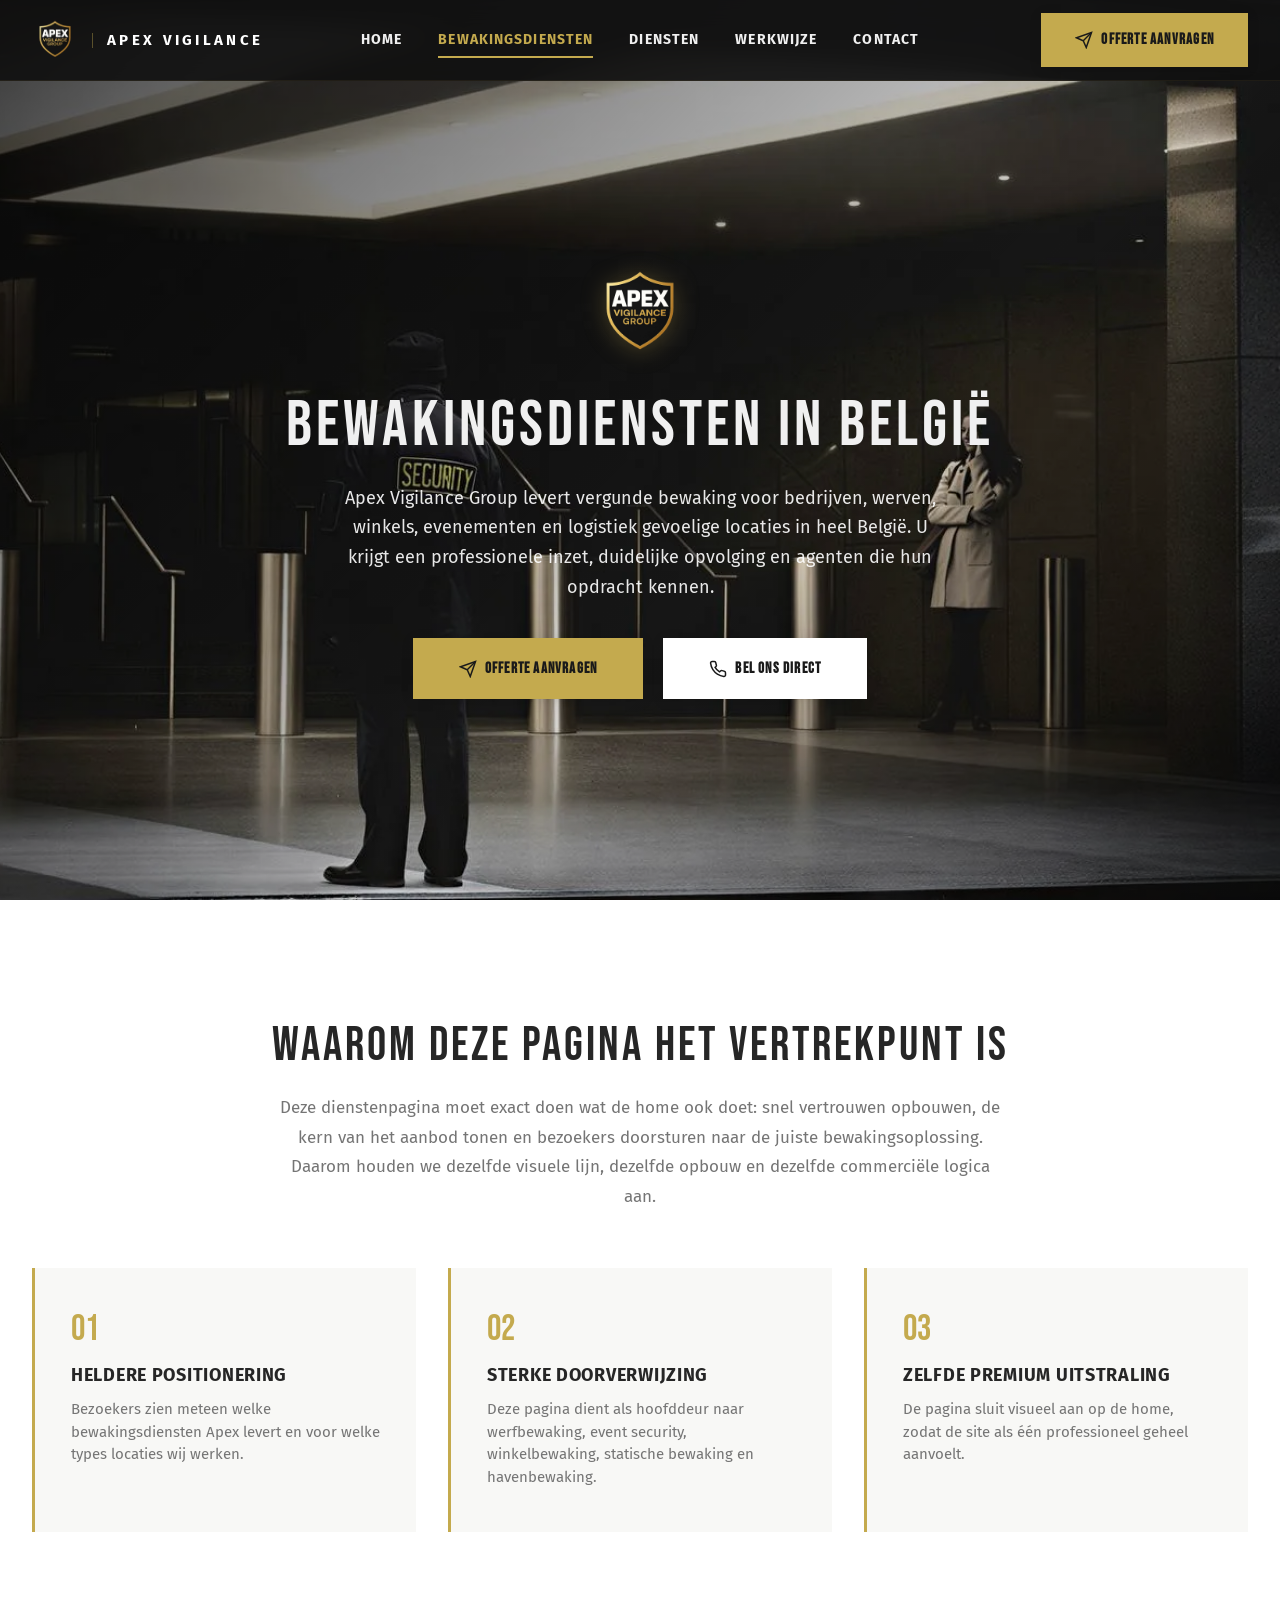
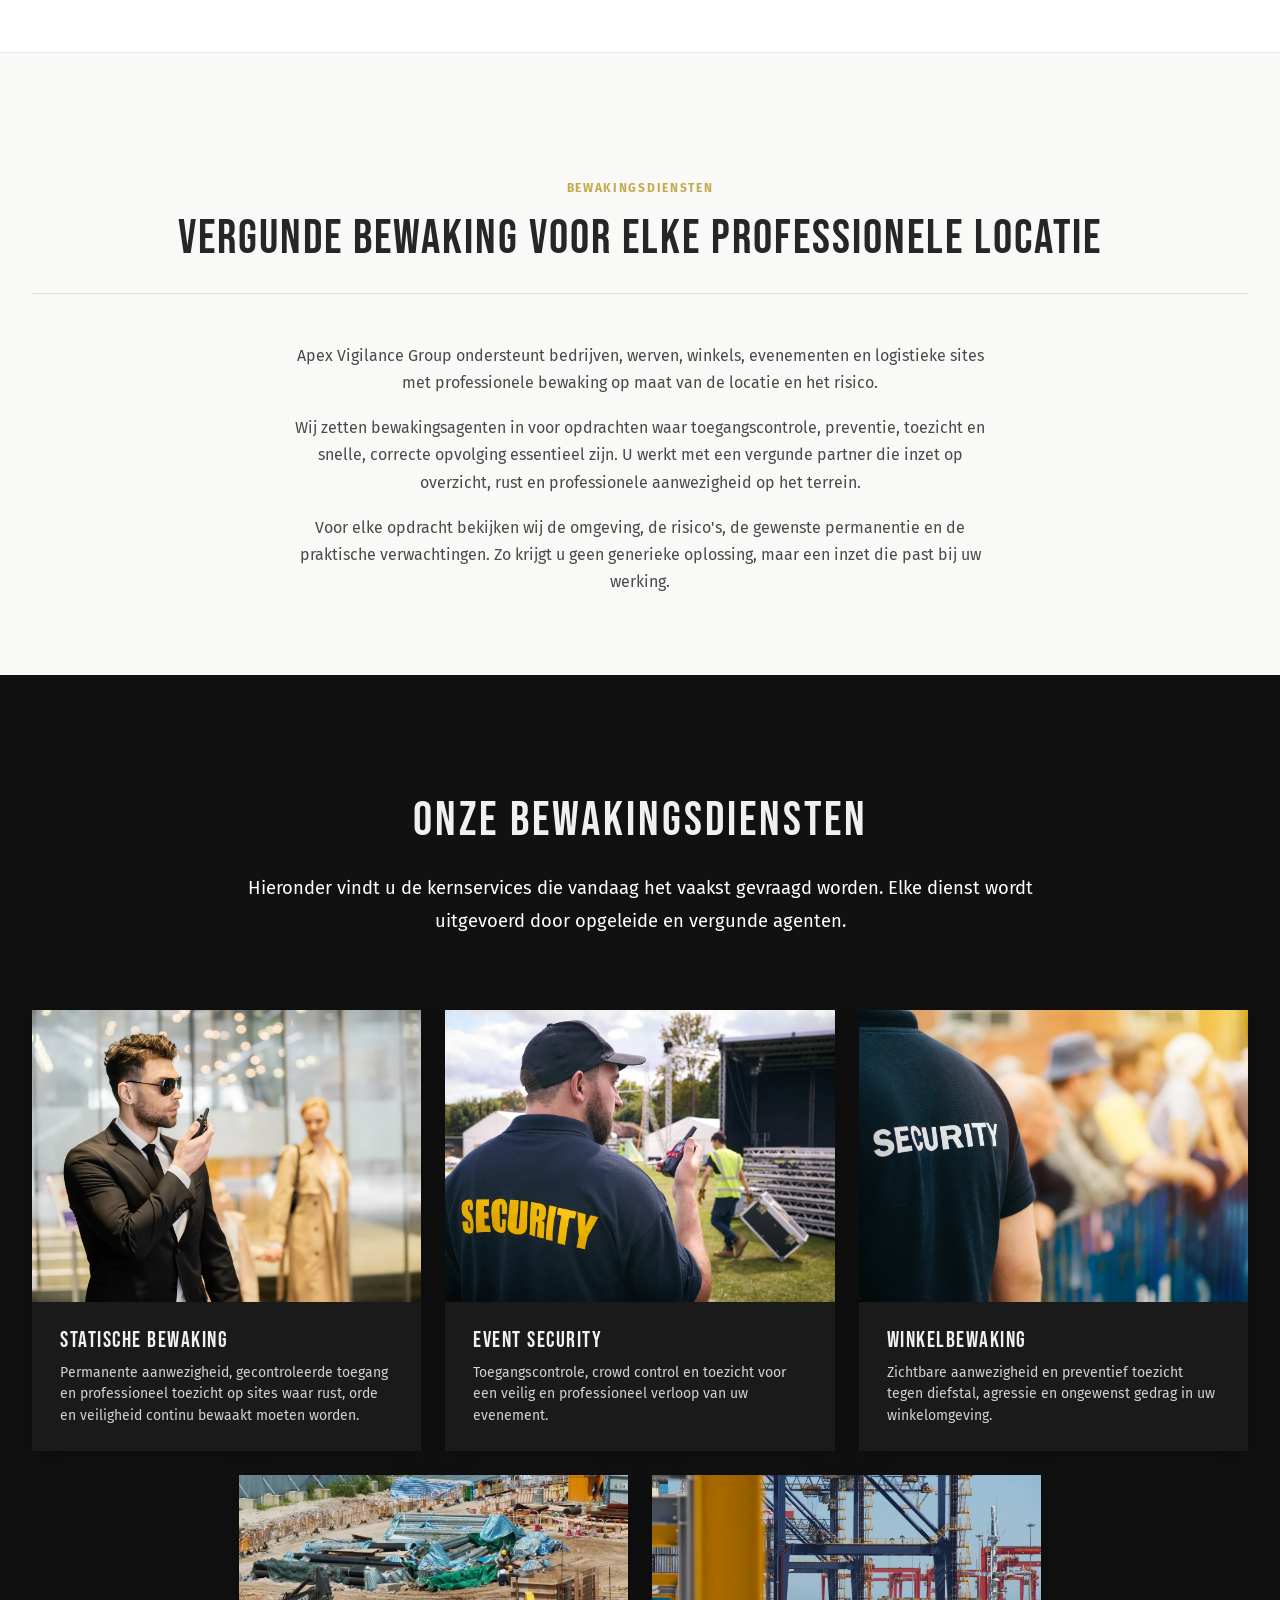
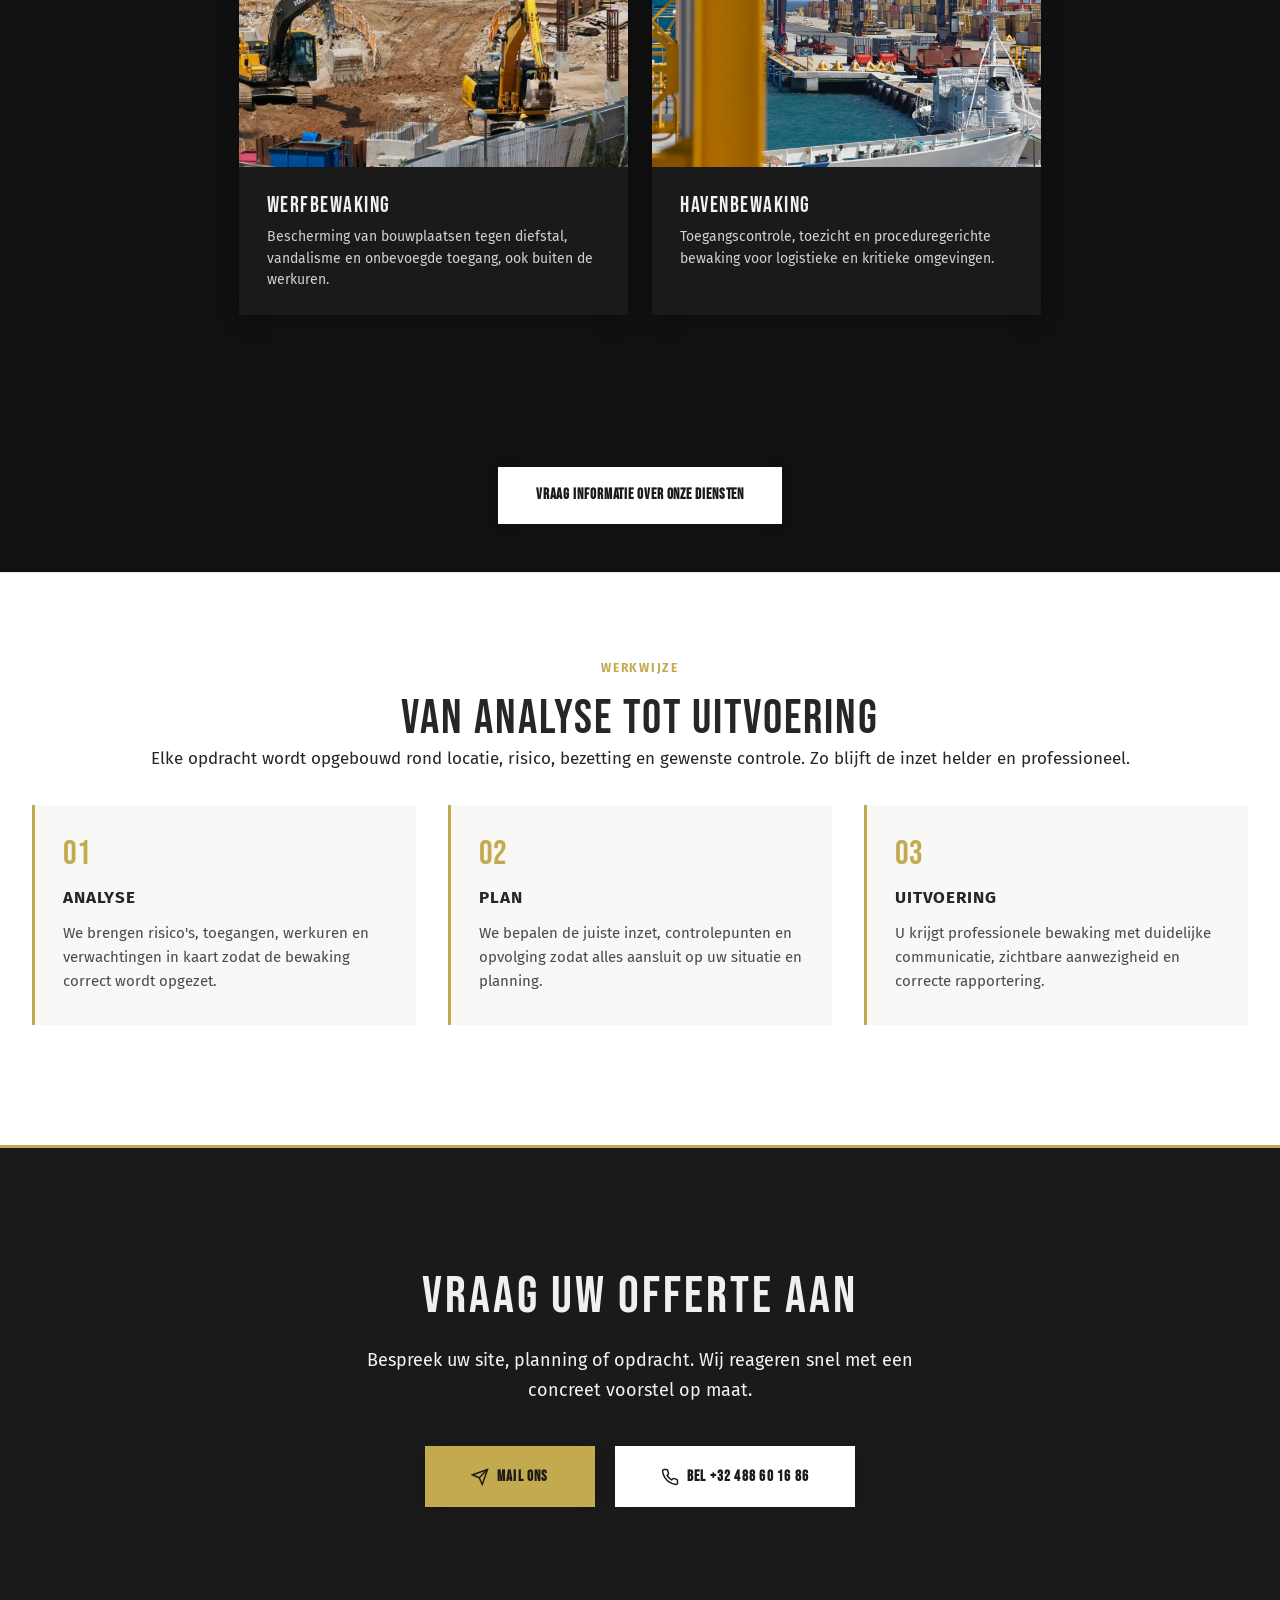
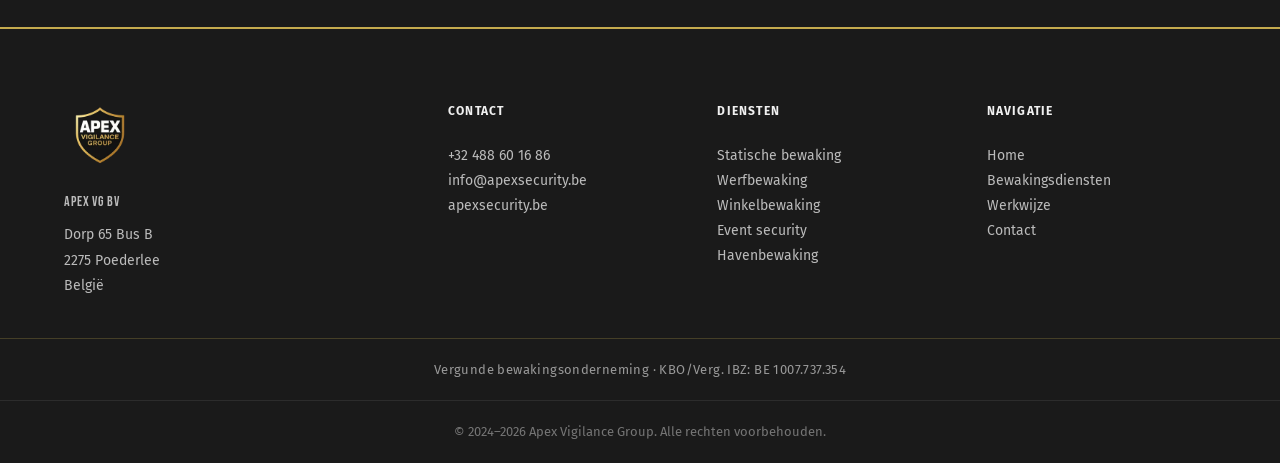
==== diensten/index.html @ 139342da "Rebuild diensten page with home structure" ====
<!DOCTYPE html>
<html lang="nl">
<head>
  <meta charset="utf-8">
  <meta name="viewport" content="width=device-width, initial-scale=1">
  <title>Bewakingsdiensten in België | Statisch, Werf, Event, Winkel | Apex Vigilance</title>
  <meta name="description" content="Apex Vigilance Group levert vergunde bewakingsdiensten in België voor bedrijven, werven, winkels, evenementen en logistieke sites. Vraag uw offerte aan.">
  <meta name="robots" content="index, follow">
  <meta property="og:type" content="website">
  <meta property="og:title" content="Bewakingsdiensten in België | Statisch, Werf, Event, Winkel | Apex Vigilance">
  <meta property="og:description" content="Vergunde bewakingsdiensten in België voor bedrijven, werven, winkels, evenementen en logistieke sites.">
  <meta property="og:url" content="https://thenaturelover343-jpg.github.io/Apex/diensten/">
  <meta property="og:image" content="https://thenaturelover343-jpg.github.io/Apex/assets/img/logo.webp">
  <meta name="twitter:card" content="summary_large_image">
  <meta name="twitter:title" content="Bewakingsdiensten in België | Statisch, Werf, Event, Winkel | Apex Vigilance">
  <meta name="twitter:description" content="Vergunde bewakingsdiensten in België voor bedrijven, werven, winkels, evenementen en logistieke sites.">
  <meta name="twitter:image" content="https://thenaturelover343-jpg.github.io/Apex/assets/img/logo.webp">
  <meta name="author" content="Apex Vigilance Group">
  <link rel="canonical" href="https://thenaturelover343-jpg.github.io/Apex/diensten/">
  <link rel="icon" type="image/webp" href="../assets/img/logo-small.webp">
  <link href="https://fonts.googleapis.com/css2?family=Bebas+Neue&family=Fira+Sans:wght@300;400;500;600;700&display=swap" rel="stylesheet">
  <link rel="stylesheet" href="../assets/css/style.css?v=20260408u">
  <noscript><style>.fade-in{opacity:1!important;transform:none!important}</style></noscript>
</head>
<body>
  <a href="#main-content" class="skip-link">Ga naar inhoud</a>

  <header class="site-header">
    <div class="header-inner">
      <a href="../index.html" class="logo-link">
        <img src="../assets/img/logo-small.webp" alt="" class="header-logo" width="200" height="200">
        <span class="nav-brand">APEX VIGILANCE</span>
      </a>
      <button class="mobile-menu-btn" aria-label="Menu openen" aria-expanded="false" id="menuBtn">
        <span></span><span></span><span></span>
      </button>
      <nav class="main-nav" id="mainNav">
        <ul>
          <li><a href="../index.html">Home</a></li>
          <li><a href="./" class="active">Bewakingsdiensten</a></li>
          <li><a href="#diensten-overzicht">Diensten</a></li>
          <li><a href="#werkwijze">Werkwijze</a></li>
          <li><a href="#contact">Contact</a></li>
        </ul>
      </nav>
      <a href="#contact" class="nav-cta"><svg aria-hidden="true" viewBox="0 0 24 24" style="width:18px;height:18px;fill:none;stroke:currentColor;stroke-width:2"><line x1="22" y1="2" x2="11" y2="13"/><polygon points="22 2 15 22 11 13 2 9 22 2"/></svg>Offerte aanvragen</a>
    </div>
  </header>

  <main id="main-content">
    <section class="hero">
      <div class="hero-overlay"></div>
      <div class="hero-inner">
        <div class="hero-content">
          <img src="../assets/img/logo.webp" alt="Apex Vigilance Group" class="hero-logo" width="1024" height="1024">
          <h1>BEWAKINGSDIENSTEN IN BELGIË</h1>
          <p class="hero-sub">Apex Vigilance Group levert vergunde bewaking voor bedrijven, werven, winkels, evenementen en logistiek gevoelige locaties in heel België. U krijgt een professionele inzet, duidelijke opvolging en agenten die hun opdracht kennen.</p>
          <div class="hero-actions">
            <a href="#contact" class="btn btn-primary"><svg aria-hidden="true" viewBox="0 0 24 24" style="width:18px;height:18px;fill:none;stroke:currentColor;stroke-width:2"><line x1="22" y1="2" x2="11" y2="13"/><polygon points="22 2 15 22 11 13 2 9 22 2"/></svg>Offerte aanvragen</a>
            <a href="tel:+32488601686" class="btn btn-white"><svg aria-hidden="true" viewBox="0 0 24 24" style="width:18px;height:18px;fill:none;stroke:currentColor;stroke-width:2"><path d="M22 16.92v3a2 2 0 0 1-2.18 2 19.79 19.79 0 0 1-8.63-3.07 19.5 19.5 0 0 1-6-6 19.79 19.79 0 0 1-3.07-8.67A2 2 0 0 1 4.11 2h3a2 2 0 0 1 2 1.72c.127.96.361 1.903.7 2.81a2 2 0 0 1-.45 2.11L8.09 9.91a16 16 0 0 0 6 6l1.27-1.27a2 2 0 0 1 2.11-.45c.907.339 1.85.573 2.81.7A2 2 0 0 1 22 16.92z"/></svg>Bel ons direct</a>
          </div>
        </div>
      </div>
    </section>

    <section class="waarom">
      <div class="container">
        <h2>WAAROM DEZE PAGINA HET VERTREKPUNT IS</h2>
        <p class="waarom-intro">Deze dienstenpagina moet exact doen wat de home ook doet: snel vertrouwen opbouwen, de kern van het aanbod tonen en bezoekers doorsturen naar de juiste bewakingsoplossing. Daarom houden we dezelfde visuele lijn, dezelfde opbouw en dezelfde commerciële logica aan.</p>
        <div class="why-grid">
          <div class="why-card">
            <span class="why-num">01</span>
            <h3>Heldere positionering</h3>
            <p>Bezoekers zien meteen welke bewakingsdiensten Apex levert en voor welke types locaties wij werken.</p>
          </div>
          <div class="why-card">
            <span class="why-num">02</span>
            <h3>Sterke doorverwijzing</h3>
            <p>Deze pagina dient als hoofddeur naar werfbewaking, event security, winkelbewaking, statische bewaking en havenbewaking.</p>
          </div>
          <div class="why-card">
            <span class="why-num">03</span>
            <h3>Zelfde premium uitstraling</h3>
            <p>De pagina sluit visueel aan op de home, zodat de site als één professioneel geheel aanvoelt.</p>
          </div>
        </div>
      </div>
    </section>

    <section class="positioning-section fade-in">
      <div class="container">
        <div class="positioning-intro text-center">
          <span class="section-kicker">Bewakingsdiensten</span>
          <h2>Vergunde bewaking voor elke professionele locatie</h2>
        </div>
        <div class="positioning-copy centered">
          <p>Apex Vigilance Group ondersteunt bedrijven, werven, winkels, evenementen en logistieke sites met professionele bewaking op maat van de locatie en het risico.</p>
          <p>Wij zetten bewakingsagenten in voor opdrachten waar toegangscontrole, preventie, toezicht en snelle, correcte opvolging essentieel zijn. U werkt met een vergunde partner die inzet op overzicht, rust en professionele aanwezigheid op het terrein.</p>
          <p>Voor elke opdracht bekijken wij de omgeving, de risico's, de gewenste permanentie en de praktische verwachtingen. Zo krijgt u geen generieke oplossing, maar een inzet die past bij uw werking.</p>
        </div>
      </div>
    </section>

    <section class="diensten fade-in" id="diensten-overzicht">
      <div class="container">
        <h2>ONZE BEWAKINGSDIENSTEN</h2>
        <p class="diensten-intro">Hieronder vindt u de kernservices die vandaag het vaakst gevraagd worden. Elke dienst wordt uitgevoerd door opgeleide en vergunde agenten.</p>
        <div class="diensten-grid">
          <a href="#contact" class="dienst-card">
            <div class="dienst-img">
              <img src="../assets/img/statische-bewaking.webp" alt="Statische bewaking" loading="lazy" width="1600" height="1067">
            </div>
            <div class="dienst-text">
              <h3>Statische bewaking</h3>
              <p>Permanente aanwezigheid, gecontroleerde toegang en professioneel toezicht op sites waar rust, orde en veiligheid continu bewaakt moeten worden.</p>
            </div>
          </a>

          <a href="#contact" class="dienst-card">
            <div class="dienst-img">
              <img src="../assets/img/event-security.webp" alt="Event security" loading="lazy" width="1600" height="900">
            </div>
            <div class="dienst-text">
              <h3>Event security</h3>
              <p>Toegangscontrole, crowd control en toezicht voor een veilig en professioneel verloop van uw evenement.</p>
            </div>
          </a>

          <a href="#contact" class="dienst-card">
            <div class="dienst-img">
              <img src="../assets/img/winkelbewaking.webp" alt="Winkelbewaking" loading="lazy" width="1600" height="1069">
            </div>
            <div class="dienst-text">
              <h3>Winkelbewaking</h3>
              <p>Zichtbare aanwezigheid en preventief toezicht tegen diefstal, agressie en ongewenst gedrag in uw winkelomgeving.</p>
            </div>
          </a>

          <a href="#contact" class="dienst-card">
            <div class="dienst-img">
              <img src="../assets/img/werfbewaking.webp" alt="Werfbewaking" loading="lazy" width="1400" height="738">
            </div>
            <div class="dienst-text">
              <h3>Werfbewaking</h3>
              <p>Bescherming van bouwplaatsen tegen diefstal, vandalisme en onbevoegde toegang, ook buiten de werkuren.</p>
            </div>
          </a>

          <a href="#contact" class="dienst-card">
            <div class="dienst-img">
              <img src="../assets/img/havenbewaking.webp" alt="Havenbewaking" loading="lazy" width="1600" height="1067">
            </div>
            <div class="dienst-text">
              <h3>Havenbewaking</h3>
              <p>Toegangscontrole, toezicht en proceduregerichte bewaking voor logistieke en kritieke omgevingen.</p>
            </div>
          </a>
        </div>
      </div>
    </section>

    <div class="diensten-cta-wrap fade-in">
      <a href="#contact" class="btn btn-white">Vraag informatie over onze diensten</a>
    </div>

    <section class="approach-section fade-in" id="werkwijze">
      <div class="container">
        <div class="approach-header compact">
          <span class="section-kicker">Werkwijze</span>
          <h2>Van analyse tot uitvoering</h2>
          <p>Elke opdracht wordt opgebouwd rond locatie, risico, bezetting en gewenste controle. Zo blijft de inzet helder en professioneel.</p>
        </div>
        <div class="approach-grid compact-cards">
          <article class="approach-card">
            <span class="approach-step">01</span>
            <h3>Analyse</h3>
            <p>We brengen risico's, toegangen, werkuren en verwachtingen in kaart zodat de bewaking correct wordt opgezet.</p>
          </article>
          <article class="approach-card">
            <span class="approach-step">02</span>
            <h3>Plan</h3>
            <p>We bepalen de juiste inzet, controlepunten en opvolging zodat alles aansluit op uw situatie en planning.</p>
          </article>
          <article class="approach-card">
            <span class="approach-step">03</span>
            <h3>Uitvoering</h3>
            <p>U krijgt professionele bewaking met duidelijke communicatie, zichtbare aanwezigheid en correcte rapportering.</p>
          </article>
        </div>
      </div>
    </section>

    <section class="cta-section" id="contact">
      <div class="container">
        <h2>VRAAG UW OFFERTE AAN</h2>
        <p>Bespreek uw site, planning of opdracht. Wij reageren snel met een concreet voorstel op maat.</p>
        <div class="cta-actions">
          <a href="mailto:info@apexsecurity.be?subject=Offerte%20bewakingsdiensten" class="btn btn-primary"><svg aria-hidden="true" viewBox="0 0 24 24" style="width:18px;height:18px;fill:none;stroke:currentColor;stroke-width:2"><line x1="22" y1="2" x2="11" y2="13"/><polygon points="22 2 15 22 11 13 2 9 22 2"/></svg>Mail ons</a>
          <a href="tel:+32488601686" class="btn btn-white"><svg aria-hidden="true" viewBox="0 0 24 24" style="width:18px;height:18px;fill:none;stroke:currentColor;stroke-width:2"><path d="M22 16.92v3a2 2 0 0 1-2.18 2 19.79 19.79 0 0 1-8.63-3.07 19.5 19.5 0 0 1-6-6 19.79 19.79 0 0 1-3.07-8.67A2 2 0 0 1 4.11 2h3a2 2 0 0 1 2 1.72c.127.96.361 1.903.7 2.81a2 2 0 0 1-.45 2.11L8.09 9.91a16 16 0 0 0 6 6l1.27-1.27a2 2 0 0 1 2.11-.45c.907.339 1.85.573 2.81.7A2 2 0 0 1 22 16.92z"/></svg>Bel +32 488 60 16 86</a>
        </div>
      </div>
    </section>
  </main>

  <footer class="site-footer">
    <div class="footer-inner">
      <div class="footer-col">
        <img src="../assets/img/logo-small.webp" alt="Apex Vigilance Group" class="footer-logo" width="200" height="200">
        <p class="footer-company">Apex VG BV</p>
        <p>Dorp 65 Bus B<br>2275 Poederlee<br>België</p>
      </div>
      <div class="footer-col">
        <p class="footer-title">Contact</p>
        <p><a href="tel:+32488601686">+32 488 60 16 86</a></p>
        <p><a href="mailto:info@apexsecurity.be">info@apexsecurity.be</a></p>
        <p><a href="https://apexsecurity.be" target="_blank" rel="noopener">apexsecurity.be</a></p>
      </div>
      <div class="footer-col">
        <p class="footer-title">Diensten</p>
        <ul>
          <li><a href="#diensten-overzicht">Statische bewaking</a></li>
          <li><a href="#diensten-overzicht">Werfbewaking</a></li>
          <li><a href="#diensten-overzicht">Winkelbewaking</a></li>
          <li><a href="#diensten-overzicht">Event security</a></li>
          <li><a href="#diensten-overzicht">Havenbewaking</a></li>
        </ul>
      </div>
      <div class="footer-col">
        <p class="footer-title">Navigatie</p>
        <ul>
          <li><a href="../index.html">Home</a></li>
          <li><a href="./">Bewakingsdiensten</a></li>
          <li><a href="#werkwijze">Werkwijze</a></li>
          <li><a href="#contact">Contact</a></li>
        </ul>
      </div>
    </div>
    <div class="footer-trust">
      <p>Vergunde bewakingsonderneming · KBO/Verg. IBZ: BE 1007.737.354</p>
    </div>
    <div class="footer-bottom">
      <p>&copy; 2024–2026 Apex Vigilance Group. Alle rechten voorbehouden.</p>
    </div>
  </footer>

  <script src="../assets/js/main.js" defer></script>
</body>
</html>
---- assets/css/style.css ----
/* ============================================
   Apex Vigilance Group — Design System
   Reference: BMW DESIGN.md (VoltAgent/awesome-design-md)
   Philosophy: Dark cinematic hero, sharp geometry,
   extreme weight contrast, zero border-radius,
   depth via photography not shadows.
   ============================================ */

:root {
  --black: #1a1a1a;
  --dark: #111111;
  --surface: #ffffff;
  --gold: #C4AA4E;
  --gold-hover: #d4bc5e;
  --text-dark: #262626;
  --text-meta: #757575;
  --text-light: #f0f0f0;
  --text-muted: #bbbbbb;
  --border: rgba(196, 170, 78, 0.2);
  --font-heading: 'Bebas Neue', Helvetica, Arial, sans-serif;
  --font-body: 'Fira Sans', Helvetica, Arial, sans-serif;
  --transition: 200ms ease;
}

*, *::before, *::after {
  box-sizing: border-box;
  margin: 0;
  padding: 0;
}

html { scroll-behavior: smooth; }

/* Skip-to-content link */
.skip-link {
  position: absolute;
  top: -100%;
  left: 0;
  background: var(--gold);
  color: var(--black);
  padding: 12px 24px;
  font-weight: 700;
  font-size: 14px;
  text-transform: uppercase;
  letter-spacing: 0.08em;
  z-index: 9999;
  transition: top 0.2s ease;
}
.skip-link:focus {
  top: 0;
  outline: 2px solid var(--black);
  outline-offset: 2px;
}

body {
  font-family: var(--font-body);
  font-size: 17px;
  line-height: 1.65;
  color: var(--text-light);
  background: var(--surface);
  -webkit-font-smoothing: antialiased;
  -moz-osx-font-smoothing: grayscale;
}

img { max-width: 100%; height: auto; display: block; }

a {
  color: var(--gold);
  text-decoration: none;
  transition: color var(--transition);
}
a:hover { color: var(--gold-hover); }

a:focus-visible,
button:focus-visible,
.btn:focus-visible {
  outline: 2px solid var(--gold);
  outline-offset: 3px;
}

.container {
  max-width: 1280px;
  margin: 0 auto;
  padding: 0 32px;
}

/* ============ BUTTONS ============ */
/* BMW: sharp corners, weight 700, bottom-border style */

.btn {
  display: inline-flex;
  align-items: center;
  justify-content: center;
  gap: 8px;
  padding: 16px 44px;
  font-family: var(--font-heading);
  font-size: 0.95rem;
  font-weight: 700;
  letter-spacing: 0.08em;
  text-transform: uppercase;
  border-radius: 0;
  transition: background var(--transition), border-color var(--transition), color var(--transition), transform var(--transition), box-shadow var(--transition);
  cursor: pointer;
  border: 2px solid transparent;
  box-shadow: 0 2px 12px rgba(0,0,0,0.10);
}
.btn:hover {
  transform: translateY(-2px);
  box-shadow: 0 6px 24px rgba(0,0,0,0.18);
}

.btn-primary {
  background: var(--gold);
  color: var(--black);
  border-color: var(--gold);
}
.btn-primary:hover {
  background: var(--gold-hover);
  border-color: var(--gold-hover);
  color: var(--black);
}

.btn-ghost {
  background: transparent;
  color: var(--text-light);
  border: 2px solid rgba(255,255,255,0.3);
}
.btn-ghost:hover {
  border-color: var(--gold);
  color: var(--gold);
}

.btn-white {
  background: #ffffff;
  color: var(--black);
  border: 2px solid #ffffff;
}
.btn-white:hover {
  background: transparent;
  color: #ffffff;
  border-color: #ffffff;
}

/* White-surface variants */
.waarom .btn-primary,
.diensten .btn-primary {
  color: var(--black);
}

/* ============ HEADER ============ */
/* BMW: dark, weight 900 nav, sharp, logo left */

.site-header {
  position: fixed;
  top: 0; left: 0; right: 0;
  z-index: 1000;
  background: rgba(17, 17, 17, 0.92);
  backdrop-filter: blur(12px);
  -webkit-backdrop-filter: blur(12px);
  border-bottom: 1px solid rgba(196, 170, 78, 0.08);
}

.header-inner {
  max-width: 1280px;
  margin: 0 auto;
  padding: 0 32px;
  display: grid;
  grid-template-columns: 1fr auto 1fr;
  align-items: center;
  height: 80px;
}

.logo-link {
  display: flex;
  align-items: center;
  gap: 14px;
  text-decoration: none;
}

.header-logo {
  height: 46px;
  width: auto;
}

.nav-brand {
  font-family: var(--font-body);
  font-size: 15px;
  font-weight: 700;
  letter-spacing: 0.22em;
  text-transform: uppercase;
  color: #ffffff;
  line-height: 1;
  padding-left: 14px;
  border-left: 1px solid rgba(196, 170, 78, 0.4);
  transition: color var(--transition);
}

.logo-link:hover .nav-brand {
  color: var(--gold);
}

.main-nav {
  display: flex;
  justify-content: center;
}

.main-nav ul {
  list-style: none;
  display: flex;
}

.main-nav > ul > li > a {
  display: block;
  padding: 24px 18px;
  font-size: 14px;
  font-weight: 700;
  letter-spacing: 0.08em;
  text-transform: uppercase;
  color: var(--text-light);
  transition: color var(--transition);
}

.main-nav > ul > li > a {
  position: relative;
}

.main-nav > ul > li > a::after {
  content: '';
  position: absolute;
  bottom: 18px;
  left: 18px;
  right: 18px;
  height: 2px;
  background: var(--gold);
  transform: scaleX(0);
  transition: transform 0.3s ease;
}

.main-nav > ul > li > a:hover,
.main-nav > ul > li > a.active {
  color: var(--gold);
}

.main-nav > ul > li > a:hover::after,
.main-nav > ul > li > a.active::after {
  transform: scaleX(1);
}

/* Dropdown — sharp, dark */
.has-sub { position: relative; }

.sub-menu {
  position: absolute;
  top: 100%;
  left: 0;
  min-width: 280px;
  background: var(--dark);
  border-top: 2px solid var(--gold);
  opacity: 0;
  visibility: hidden;
  transform: translateY(4px);
  transition: all var(--transition);
  z-index: 100;
}

.has-sub:hover .sub-menu,
.has-sub:focus-within .sub-menu {
  opacity: 1;
  visibility: visible;
  transform: translateY(0);
}

.sub-menu li a {
  display: block;
  padding: 12px 24px;
  font-size: 13px;
  font-weight: 400;
  color: var(--text-muted);
  border-bottom: 1px solid rgba(255,255,255,0.04);
  transition: all var(--transition);
}

.sub-menu li a:hover {
  color: var(--gold);
  background: rgba(196, 170, 78, 0.06);
}

/* Dropdown chevron */
.nav-chevron {
  display: inline-block;
  vertical-align: middle;
  margin-left: 4px;
  transition: transform 0.2s ease;
  opacity: 0.7;
}

.has-sub:hover .nav-chevron,
.has-sub:focus-within .nav-chevron {
  transform: rotate(180deg);
  opacity: 1;
}

/* Nav CTA button */
.nav-cta {
  display: inline-flex;
  align-items: center;
  justify-content: center;
  gap: 8px;
  padding: 12px 32px;
  background: var(--gold);
  color: var(--black);
  font-family: var(--font-heading);
  font-size: 0.95rem;
  font-weight: 700;
  letter-spacing: 0.08em;
  text-transform: uppercase;
  border: 2px solid var(--gold);
  border-radius: 0;
  white-space: nowrap;
  margin-left: auto;
  justify-self: end;
  box-shadow: 0 2px 12px rgba(0,0,0,0.10);
  transition: background var(--transition), border-color var(--transition), color var(--transition), transform var(--transition), box-shadow var(--transition);
}

.nav-cta:hover {
  background: var(--gold-hover);
  border-color: var(--gold-hover);
  color: var(--black);
  transform: translateY(-2px);
  box-shadow: 0 6px 24px rgba(0,0,0,0.18);
}

/* Mobile menu button */
.mobile-menu-btn {
  display: none;
  flex-direction: column;
  gap: 5px;
  background: none;
  border: none;
  cursor: pointer;
  padding: 10px;
}

.mobile-menu-btn span {
  display: block;
  width: 24px;
  height: 2px;
  background: var(--text-light);
  transition: all 0.3s;
}

/* ============ HERO ============ */
/* BMW: full-bleed dark photography, cinematic overlay, uppercase display */

.hero {
  position: relative;
  min-height: 100vh;
  display: flex;
  align-items: center;
  justify-content: center;
  background: url('../img/hero.webp') 30% center / cover no-repeat;
  background-color: var(--dark);
}

.hero-overlay {
  position: absolute;
  inset: 0;
  background: linear-gradient(
    135deg,
    rgba(0,0,0,0.72) 0%,
    rgba(0,0,0,0.35) 40%,
    rgba(0,0,0,0.15) 60%,
    rgba(0,0,0,0.65) 100%
  );
}

.hero-inner {
  position: relative;
  z-index: 2;
  max-width: 1200px;
  margin: 0 auto;
  padding: 118px 24px 56px;
  width: 100%;
}

.hero-content {
  max-width: 800px;
  text-align: center;
  margin: 0 auto;
}

.hero-logo {
  width: 100px;
  margin: 0 auto 28px;
  filter: drop-shadow(0 2px 12px rgba(196, 170, 78, 0.3));
}

.hero h1 {
  font-family: var(--font-heading);
  font-size: 64px;
  font-weight: 400;
  line-height: 1.08;
  color: var(--text-light);
  letter-spacing: 4px;
  text-transform: uppercase;
  margin-bottom: 24px;
}

.hero-sub {
  font-size: 18px;
  font-weight: 400;
  line-height: 1.65;
  color: #ffffff;
  opacity: 0.9;
  margin: 0 auto 36px;
  max-width: 620px;
}

.hero-actions {
  display: flex;
  gap: 20px;
  justify-content: center;
  align-items: center;
  flex-wrap: wrap;
}

/* ============ WAAROM ============ */
/* BMW: white section, sharp geometry, numbered cards */

.waarom {
  background: var(--surface);
  padding: 120px 0;
  color: var(--text-dark);
  border-bottom: 1px solid #e8e8e8;
}

.waarom h2 {
  font-family: var(--font-heading);
  font-size: 48px;
  font-weight: 400;
  line-height: 1.1;
  color: var(--text-dark);
  letter-spacing: 3px;
  text-transform: uppercase;
  text-align: center;
  margin-bottom: 20px;
}

.waarom-intro {
  font-size: 17px;
  line-height: 1.75;
  color: var(--text-meta);
  max-width: 720px;
  margin: 0 auto 56px;
  text-align: center;
}

.why-grid {
  display: grid;
  grid-template-columns: repeat(3, 1fr);
  gap: 32px;
}

.why-card {
  padding: 44px 36px;
  background: #f8f8f6;
  border-left: 3px solid var(--gold);
  transition: transform 0.3s ease, box-shadow 0.3s ease;
}

.why-card:hover {
  transform: translateY(-4px);
  box-shadow: 0 8px 28px rgba(0,0,0,0.08);
}

.why-num {
  display: block;
  font-family: var(--font-heading);
  font-size: 36px;
  color: var(--gold);
  margin-bottom: 16px;
  line-height: 1;
}

.why-card h3 {
  font-family: var(--font-body);
  font-size: 18px;
  font-weight: 700;
  color: var(--text-dark);
  margin-bottom: 12px;
  line-height: 1.25;
  text-transform: uppercase;
  letter-spacing: 0.04em;
}

.why-card p {
  font-size: 15px;
  font-weight: 400;
  line-height: 1.5;
  color: var(--text-meta);
}

/* ============ POSITIONING ============ */
/* BMW-inspired: structured editorial block on white surface */

.positioning-section {
  background: #f9f9f7;
  padding: 120px 0 80px;
  color: var(--text-dark);
}

.positioning-intro.text-center {
  text-align: center;
  margin-bottom: 48px;
  border-bottom: 1px solid #e0e0e0;
  padding-bottom: 28px;
}

.positioning-copy.centered {
  max-width: 820px;
  margin: 0 auto;
  text-align: center;
}

.section-kicker {
  display: inline-block;
  font-family: var(--font-body);
  font-size: 12px;
  font-weight: 700;
  letter-spacing: 0.14em;
  text-transform: uppercase;
  color: var(--gold);
  margin-bottom: 14px;
}

.positioning-intro h2,
.approach-header h2 {
  font-family: var(--font-heading);
  font-size: 48px;
  font-weight: 400;
  line-height: 1.08;
  letter-spacing: 2px;
  text-transform: uppercase;
  color: var(--text-dark);
}

.positioning-copy p {
  font-size: 16px;
  line-height: 1.7;
  color: #4a4a4a;
  margin-bottom: 18px;
  max-width: 700px;
  margin-left: auto;
  margin-right: auto;
}

.positioning-copy p:last-child {
  margin-bottom: 0;
}

/* ============ DIENSTEN ============ */
/* BMW: dark section, full-bleed image cards, sharp corners */

.diensten {
  background: var(--dark);
  padding: 120px 0;
}

.diensten h2 {
  font-family: var(--font-heading);
  font-size: 48px;
  font-weight: 400;
  line-height: 1.1;
  color: var(--text-light);
  letter-spacing: 3px;
  text-transform: uppercase;
  text-align: center;
  margin-bottom: 24px;
}

.diensten-intro {
  color: #ffffff;
  font-size: 1.15rem;
  line-height: 1.8;
  max-width: 800px;
  margin: 0 auto 72px;
  text-align: center;
}

.diensten-grid {
  display: flex;
  flex-wrap: wrap;
  gap: 24px;
  justify-content: center;
}

.dienst-card {
  text-decoration: none;
  color: var(--text-light);
  display: block;
  width: calc(33.333% - 16px);
  overflow: hidden;
  background: var(--black);
  box-shadow: 0 4px 20px rgba(0,0,0,0.3);
  transition: transform 0.3s ease, box-shadow 0.3s ease;
}

.dienst-card:hover {
  color: var(--text-light);
  transform: translateY(-6px);
  box-shadow: 0 12px 32px rgba(0,0,0,0.25);
}

.dienst-img {
  width: 100%;
  aspect-ratio: 4/3;
  overflow: hidden;
}

.dienst-img img {
  width: 100%;
  height: 100%;
  object-fit: cover;
  display: block;
  transition: transform 0.6s ease;
}

.dienst-card:hover .dienst-img img {
  transform: scale(1.06);
}

/* Titelbalk onder de foto — geen tekst op de foto */
.dienst-text {
  background: var(--black);
  padding: 24px 28px;
  border-top: 2px solid transparent;
  transition: border-color var(--transition);
}

.dienst-card:hover .dienst-text {
  border-top-color: var(--gold);
}

.dienst-card h3 {
  font-family: var(--font-heading);
  font-size: 22px;
  font-weight: 400;
  letter-spacing: 1.5px;
  text-transform: uppercase;
  color: var(--text-light);
  line-height: 1.15;
  transition: color var(--transition);
}

.dienst-card:hover h3 {
  color: var(--gold);
}

.dienst-card p {
  font-size: 14px;
  font-weight: 400;
  color: rgba(255,255,255,0.8);
  line-height: 1.55;
  margin-top: 8px;
}
/* ============ APPROACH ============ */
/* BMW-inspired: numbered process cards with sharp grid */

.approach-section {
  background: var(--surface);
  padding: 80px 0 120px;
  color: var(--text-dark);
  border-top: 1px solid #e8e8e8;
}

.approach-header {
  text-align: center;
  margin-bottom: 48px;
}

.approach-header.compact {
  margin-bottom: 32px;
}

.approach-grid {
  display: grid;
  grid-template-columns: repeat(3, 1fr);
  gap: 32px;
}

.approach-card {
  padding: 40px 32px;
  background: #f8f8f6;
  border-left: 3px solid var(--gold);
  transition: transform 0.3s ease, box-shadow 0.3s ease;
}

.approach-grid.compact-cards .approach-card {
  padding: 32px 28px;
}

.approach-card:hover {
  transform: translateY(-4px);
  box-shadow: 0 8px 28px rgba(0,0,0,0.08);
}

.approach-step {
  display: block;
  font-family: var(--font-heading);
  font-size: 34px;
  line-height: 1;
  color: var(--gold);
  margin-bottom: 16px;
}

.approach-card h3 {
  font-family: var(--font-body);
  font-size: 17px;
  font-weight: 700;
  line-height: 1.3;
  text-transform: uppercase;
  letter-spacing: 0.05em;
  color: var(--text-dark);
  margin-bottom: 12px;
}

.approach-card p {
  font-size: 15px;
  line-height: 1.6;
  color: #4a4a4a;
}

/* BMW: dark section, centered, minimal */

/* Diensten secondary CTA */
.diensten-cta-wrap {
  text-align: center;
  padding: 32px 0 48px;
  background: var(--dark);
}
.diensten-cta-wrap .btn-white {
  font-size: 15px;
  padding: 14px 36px;
  letter-spacing: 0.06em;
}

/* Recruitment */
.recruitment-section {
  background: var(--black);
  padding: 48px 0;
  text-align: center;
}
.recruitment-label {
  font-family: var(--font-heading);
  font-size: 22px;
  color: var(--text-light);
  letter-spacing: 0.06em;
  text-transform: uppercase;
  margin-bottom: 8px;
}
.recruitment-copy {
  color: #bbb;
  font-size: 15px;
  line-height: 1.6;
  max-width: 520px;
  margin: 0 auto 16px;
}
.recruitment-section .btn-sm {
  padding: 10px 28px;
  font-size: 0.85rem;
}
.recruitment-section .btn-sm:hover {
  background: transparent;
  color: var(--gold);
}

.cta-section {
  background: var(--black);
  padding: 120px 0;
  text-align: center;
  border-top: 3px solid var(--gold);
}

.cta-section h2 {
  font-family: var(--font-heading);
  font-size: 52px;
  font-weight: 400;
  line-height: 1.1;
  color: var(--text-light);
  letter-spacing: 3px;
  text-transform: uppercase;
  margin-bottom: 20px;
}

.cta-section p {
  font-size: 18px;
  font-weight: 400;
  line-height: 1.7;
  color: #ffffff;
  max-width: 600px;
  margin: 0 auto 40px;
  opacity: 0.95;
}


.cta-actions {
  display: flex;
  gap: 20px;
  justify-content: center;
  align-items: center;
  flex-wrap: wrap;
}
.cta-email {
  margin-top: 20px;
  font-size: 15px;
}
.cta-email a {
  color: var(--gold);
  text-decoration: none;
  border-bottom: 1px solid rgba(196,170,78,0.3);
}
.cta-email a:hover {
  border-bottom-color: var(--gold);
}

/* ============ FOOTER ============ */
/* BMW: dark, structured, sharp */

.site-footer {
  background: var(--black);
  border-top: 2px solid var(--gold);
  padding: 72px 0 0;
}

.footer-inner {
  max-width: 1200px;
  margin: 0 auto;
  padding: 0 24px;
  display: grid;
  grid-template-columns: 1.5fr 1fr 1fr 1fr;
  gap: 40px;
}

.footer-logo {
  width: 72px;
  margin-bottom: 16px;
}

.footer-col p,
.footer-col ul li {
  font-size: 14px;
  color: var(--text-muted);
  line-height: 1.8;
}

.footer-col .footer-title {
  font-family: var(--font-body);
  font-size: 12px;
  font-weight: 700;
  letter-spacing: 0.1em;
  text-transform: uppercase;
  color: var(--text-light);
  margin-bottom: 20px;
}

.footer-col ul { list-style: none; }

.footer-col ul li a,
.footer-col a {
  color: var(--text-muted);
  font-size: 14px;
  transition: color var(--transition);
}

.footer-col ul li a:hover,
.footer-col a:hover {
  color: var(--gold);
  padding-left: 4px;
}

/* Trust bar */
.footer-trust {
  border-top: 1px solid rgba(196,170,78,0.25);
  padding: 20px 24px;
  margin-top: 40px;
  text-align: center;
}
.footer-trust p {
  font-size: 13px;
  color: #999;
  letter-spacing: 0.03em;
  margin: 0;
}

.footer-company {
  font-family: 'Bebas Neue', sans-serif;
  font-size: 20px;
  color: var(--gold);
  letter-spacing: 0.06em;
  margin-bottom: 8px;
}

.footer-bottom {
  text-align: center;
  padding: 20px 28px;
  margin-top: 0;
  border-top: 1px solid rgba(255,255,255,0.08);
}

.footer-bottom p {
  font-size: 13px;
  color: var(--text-meta);
}

/* ============ REDUCED MOTION ============ */
@media (prefers-reduced-motion: reduce) {
  *, *::before, *::after {
    animation-duration: 0.01ms !important;
    transition-duration: 0.01ms !important;
  }
}

/* ============ RESPONSIVE ============ */

@media (max-width: 900px) {
  .hero h1 { font-size: 44px; }
  .hero { max-height: 720px; }

  .hero-content {
    text-align: center;
    margin: 0 auto;
  }
  .hero-logo {
    margin: 0 auto 28px;
  }
  .hero-actions {
    justify-content: center;
  }
  .hero-sub {
    max-width: 100%;
  }

  .why-grid {
    grid-template-columns: 1fr;
    gap: 16px;
  }
  .why-card {
    padding: 32px 28px;
  }

  .approach-grid,
  .approach-grid.compact-cards {
    grid-template-columns: repeat(3, 1fr);
    gap: 20px;
  }

  .approach-card,
  .approach-grid.compact-cards .approach-card {
    width: 100%;
    padding: 28px 24px;
  }

  .diensten-grid {
    gap: 16px;
  }
  .diensten-grid .dienst-card {
    width: calc(50% - 12px);
  }

  .why-card,
  .approach-card {
    border-left: 3px solid var(--gold);
  }

  .footer-inner {
    grid-template-columns: 1.5fr 1fr 1fr 1fr;
    gap: 24px;
  }
}

@media (max-width: 600px) {
  .header-inner {
    display: flex;
    justify-content: space-between;
  }

  .mobile-menu-btn { display: flex; }

  .main-nav {
    display: none;
    position: absolute;
    top: 80px;
    left: 0; right: 0;
    background: var(--dark);
    border-top: 2px solid var(--gold);
  }

  .main-nav.open { display: block; }

  .main-nav ul { flex-direction: column; }

  .main-nav > ul > li > a {
    padding: 14px 24px;
    border-bottom: 1px solid rgba(255,255,255,0.04);
  }

  .sub-menu {
    position: static;
    opacity: 1;
    visibility: visible;
    transform: none;
    border-top: none;
  }

  .sub-menu li a { padding-left: 40px; }

  .nav-cta {
    display: none;
  }

  .hero-content {
    text-align: center;
    margin: 0 auto;
  }
  .hero-logo {
    margin: 0 auto 24px;
  }
  .hero-actions {
    justify-content: center;
  }
  .hero-sub {
    max-width: 100%;
  }
  .hero h1 { font-size: 32px; letter-spacing: 2px; }
  .hero { max-height: 640px; }
  .hero-logo { width: 80px; }

  .diensten-grid {
    gap: 16px;
  }
  .diensten-grid .dienst-card {
    width: 100%;
  }

  .dienst-img {
    aspect-ratio: 3/2;
  }

  .approach-grid,
  .approach-grid.compact-cards {
    grid-template-columns: 1fr;
    gap: 12px;
  }

  .approach-card,
  .approach-grid.compact-cards .approach-card {
    width: 100%;
    display: block;
    padding: 24px 20px;
  }

  .positioning-section {
    padding: 60px 0 40px;
  }

  .positioning-intro.text-center {
    margin-bottom: 24px;
  }

  .positioning-intro h2 {
    font-size: 28px !important;
  }

  .footer-inner { grid-template-columns: 1fr 1fr; gap: 20px; }

  .waarom h2,
  .diensten h2,
  .cta-section h2,
  .approach-header h2,
  .positioning-intro h2 {
    font-size: 32px;
  }
}

/* ============================================
   CSS Animations & Transitions
   ============================================ */

/* Fade-in on scroll */
@keyframes fadeInUp {
  from {
    opacity: 0;
    transform: translateY(30px);
  }
  to {
    opacity: 1;
    transform: translateY(0);
  }
}

.fade-in {
  opacity: 0;
  transform: translateY(30px);
  transition: opacity 0.6s ease-out, transform 0.6s ease-out;
}

.fade-in.visible {
  opacity: 1;
  transform: translateY(0);
}

/* Smooth all links & buttons */
a, button, .cta-button {
  transition: color 0.2s ease, background 0.2s ease, opacity 0.2s ease;
}
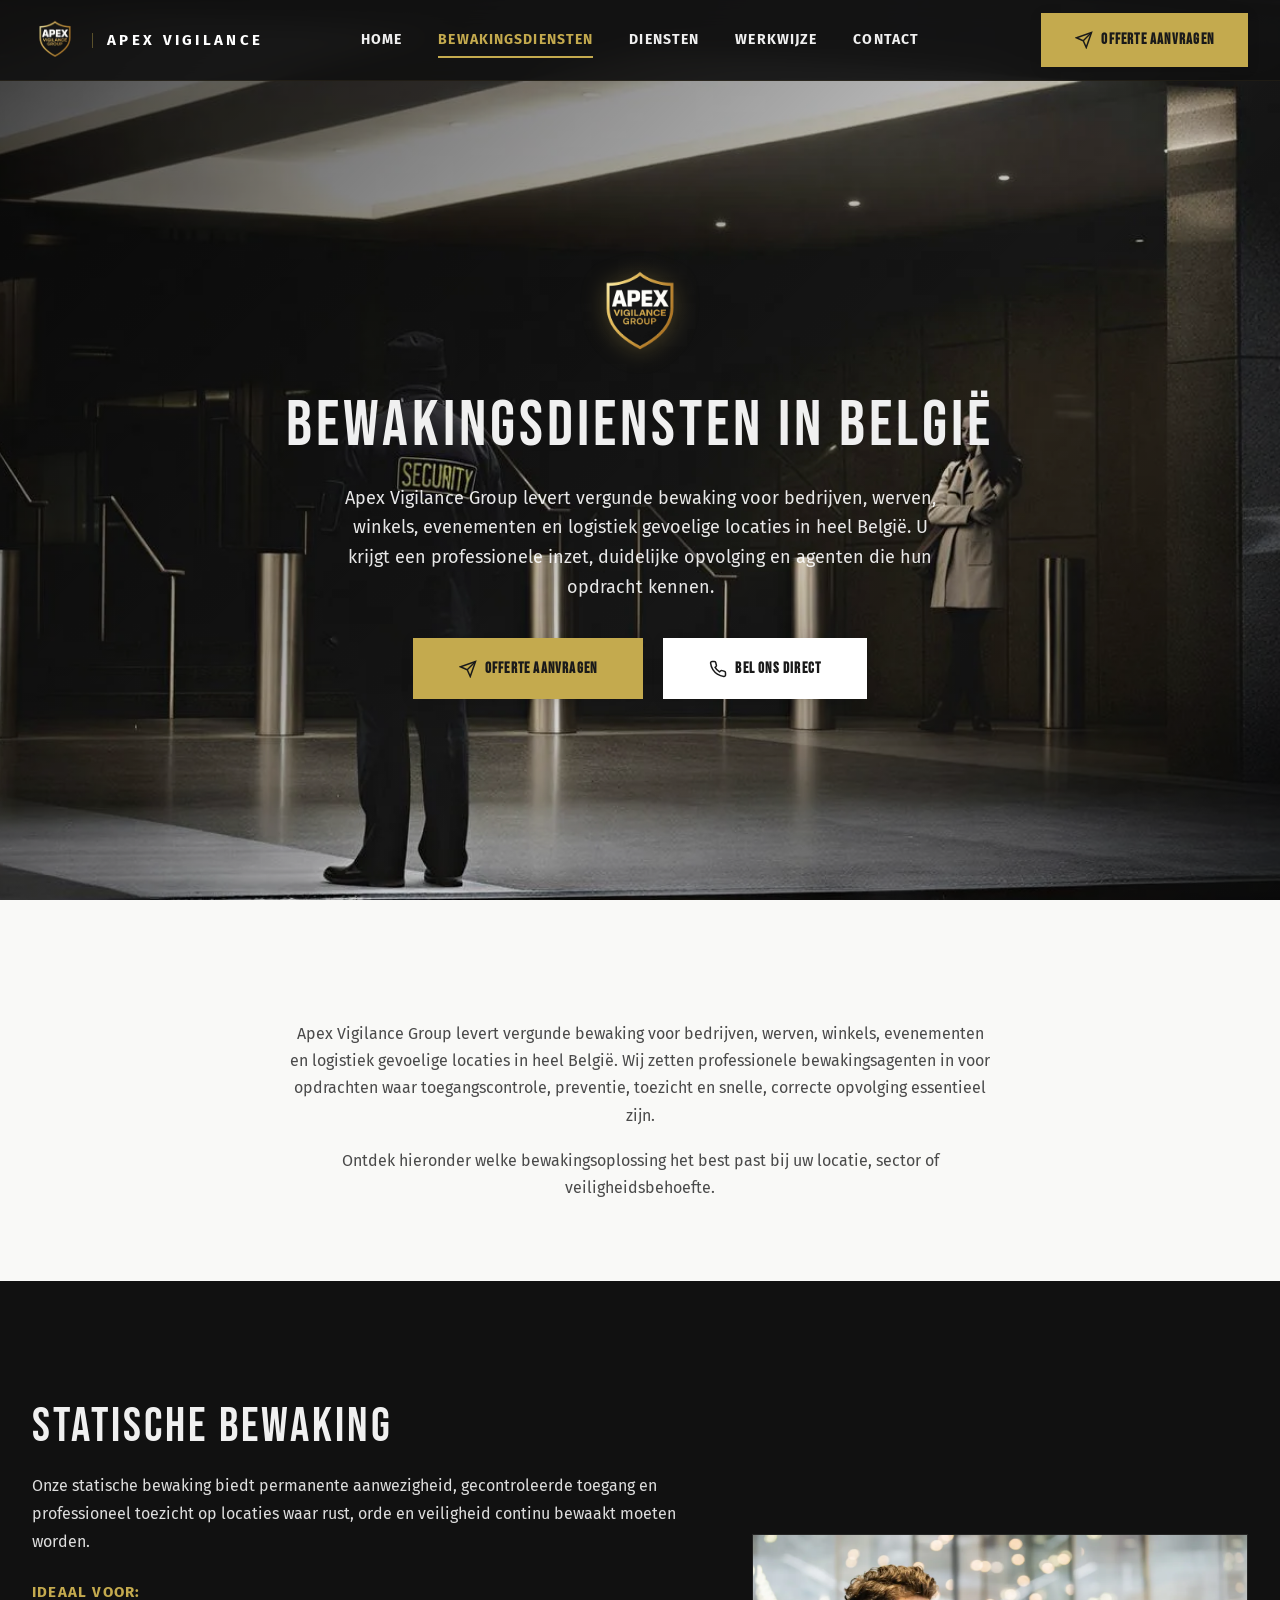
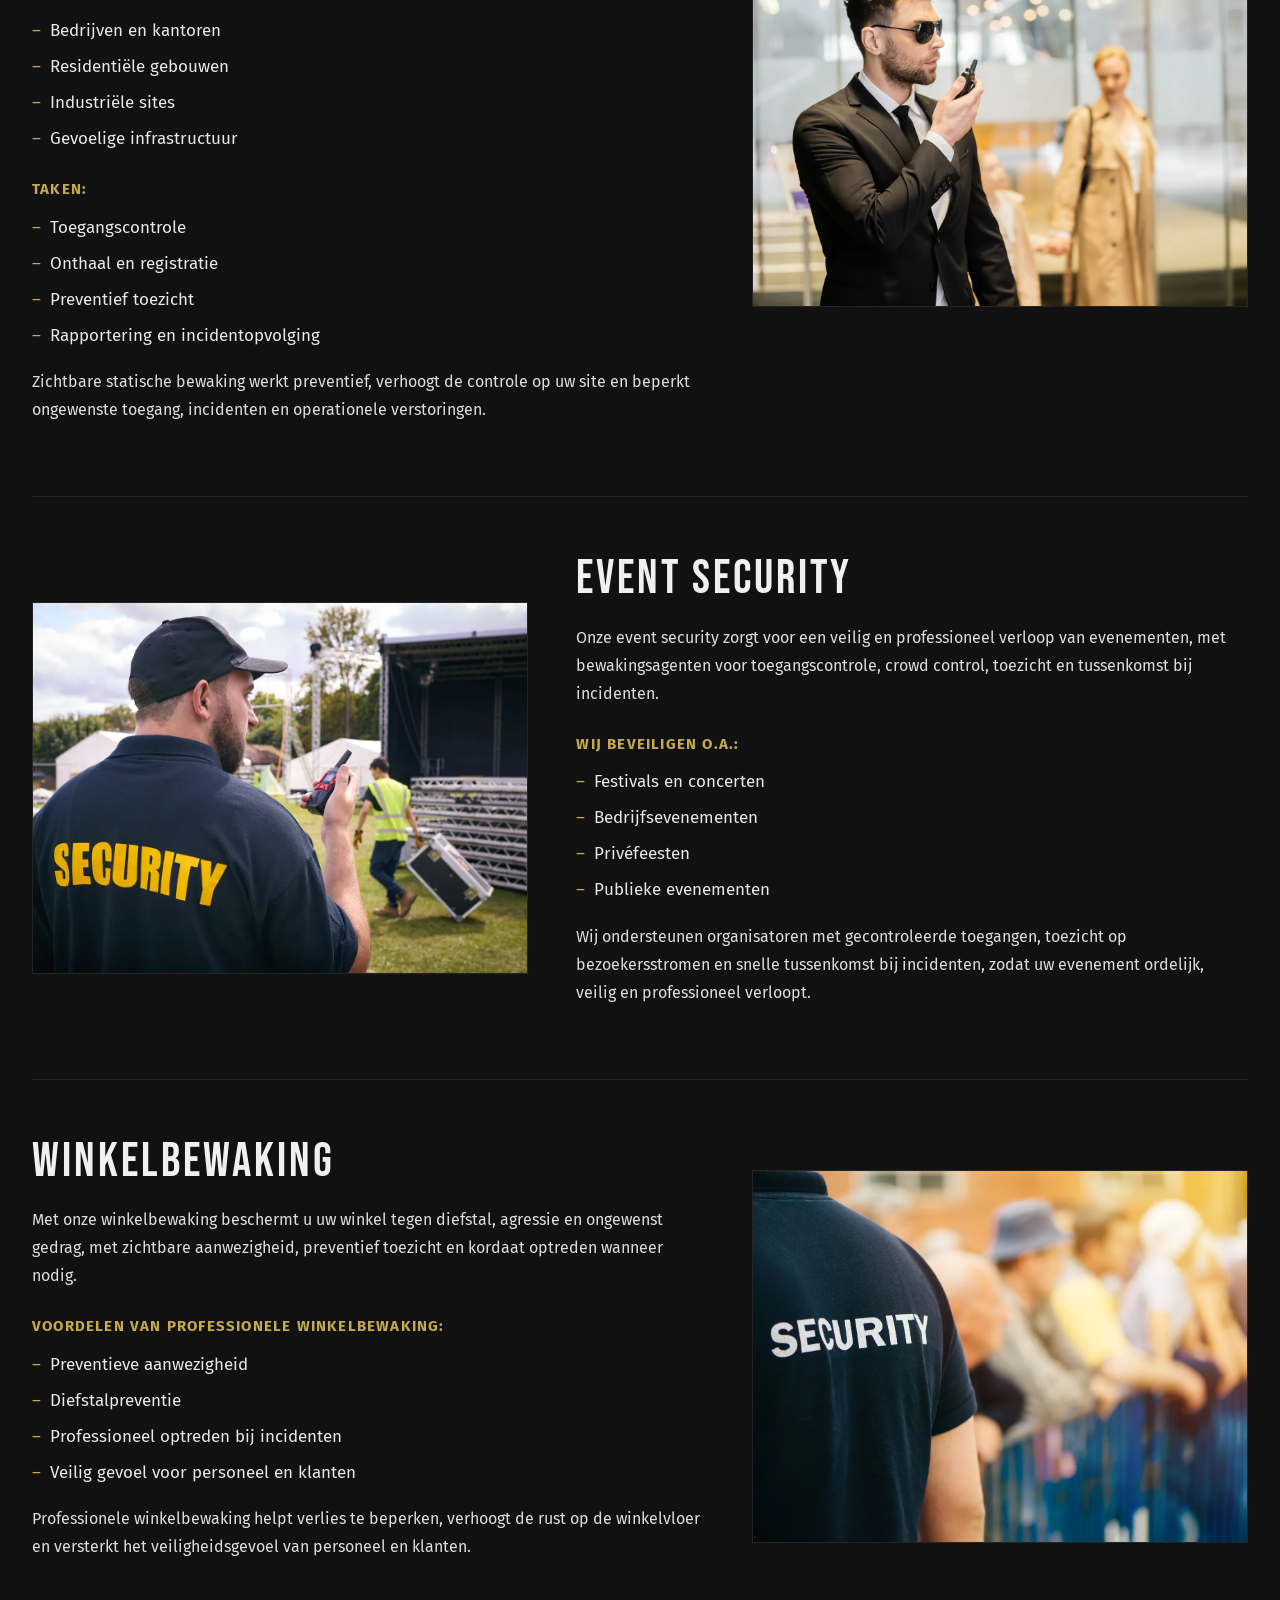
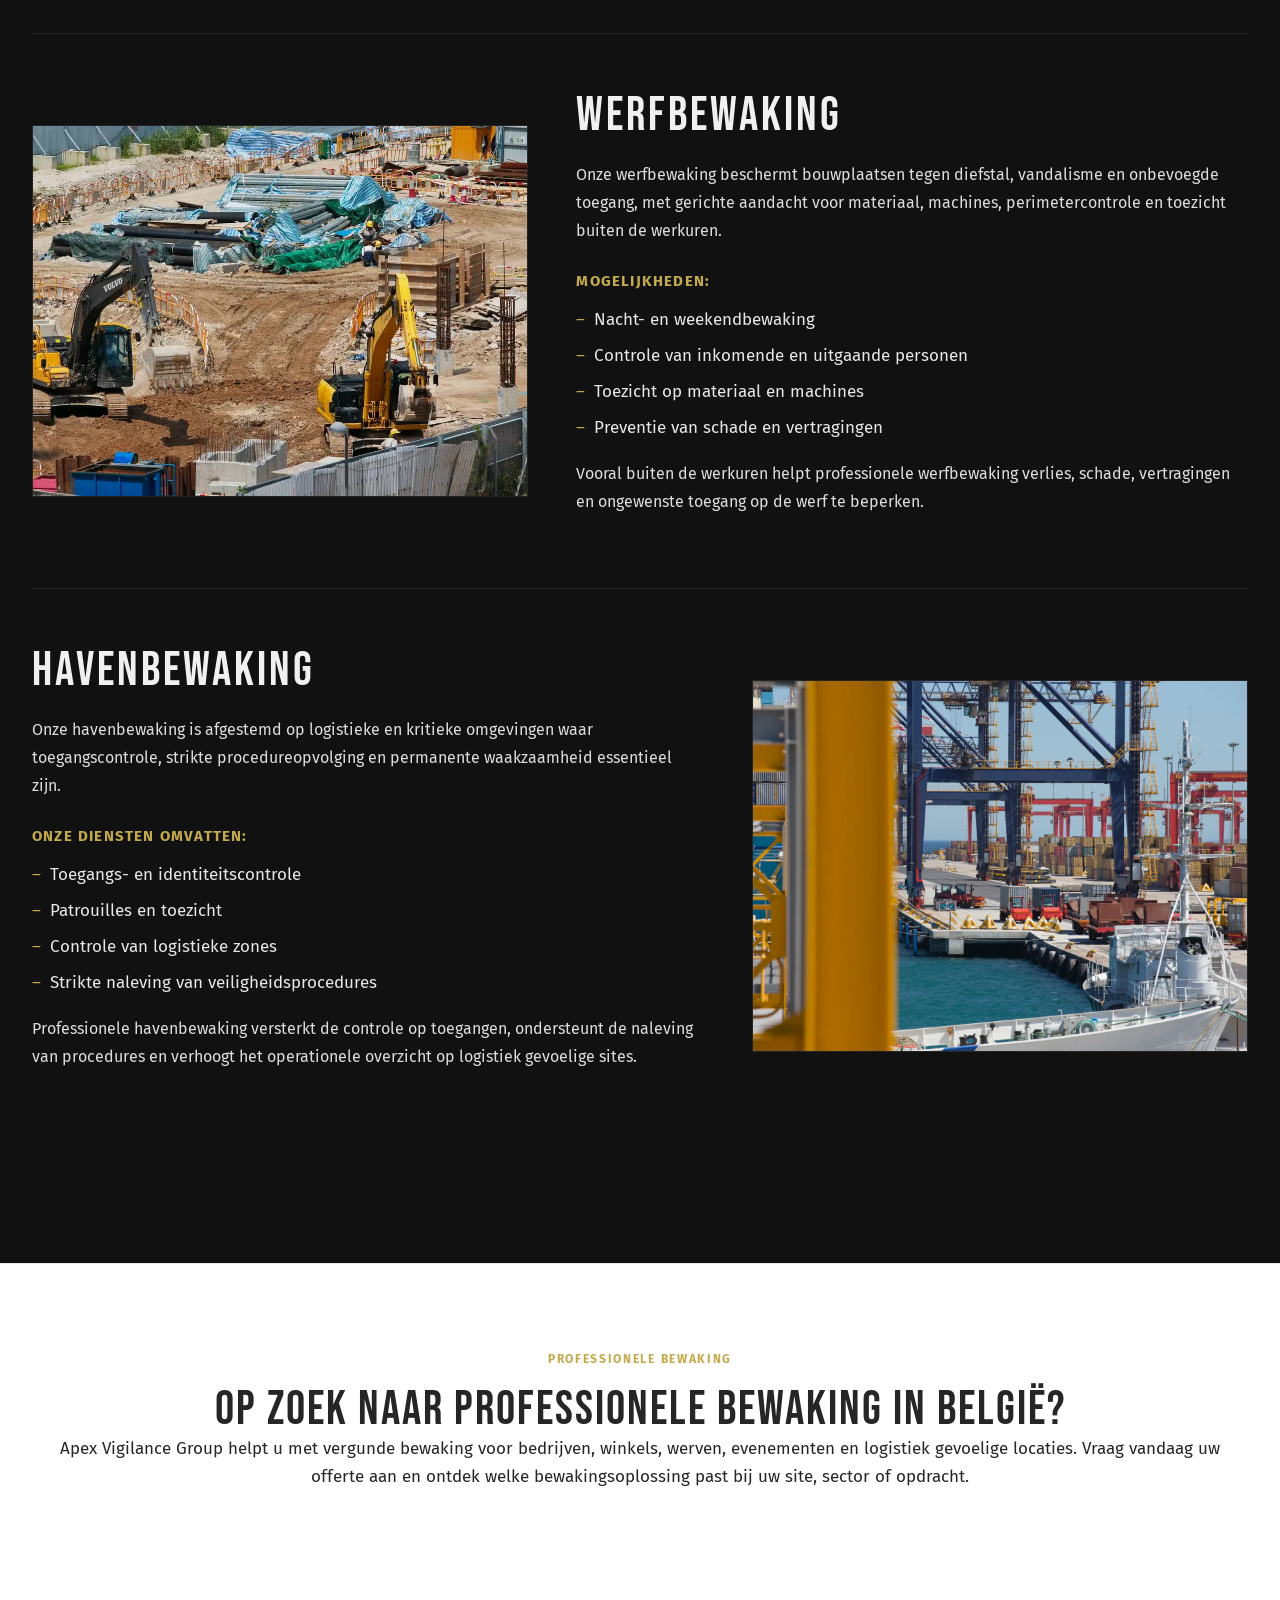
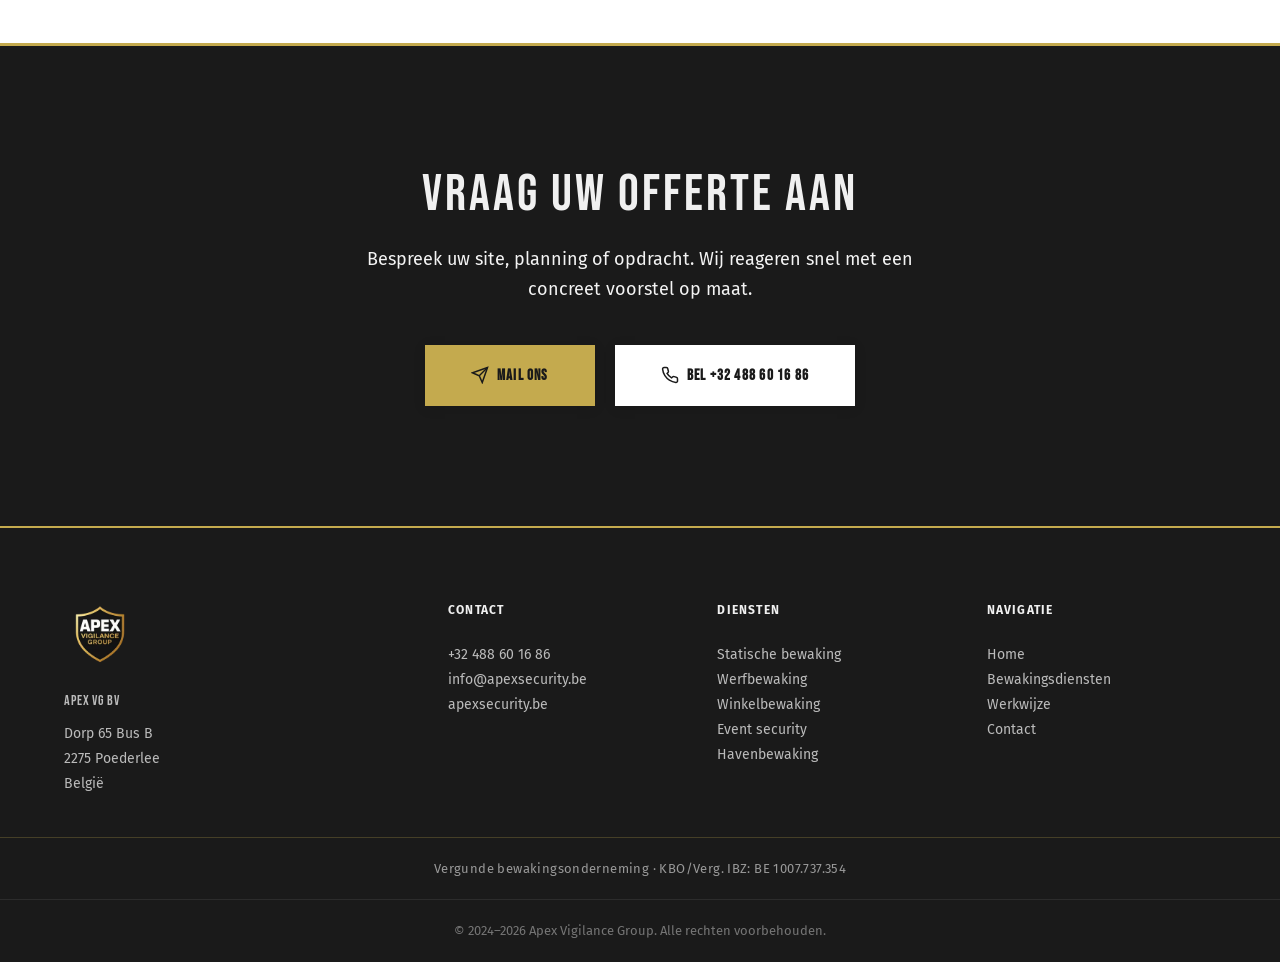
==== commit 5fbaa968: "Rebuild diensten page to match live Apex services content" ====
--- a/diensten/index.html
+++ b/diensten/index.html
@@ -20,6 +20,7 @@
   <link rel="icon" type="image/webp" href="../assets/img/logo-small.webp">
   <link href="https://fonts.googleapis.com/css2?family=Bebas+Neue&family=Fira+Sans:wght@300;400;500;600;700&display=swap" rel="stylesheet">
   <link rel="stylesheet" href="../assets/css/style.css?v=20260408u">
+  <style>.fade-in{opacity:1!important;transform:none!important;transition:none!important}</style>
   <noscript><style>.fade-in{opacity:1!important;transform:none!important}</style></noscript>
 </head>
 <body>
@@ -36,8 +37,8 @@
       </button>
       <nav class="main-nav" id="mainNav">
         <ul>
-          <li><a href="../index.html">Home</a></li>
-          <li><a href="./" class="active">Bewakingsdiensten</a></li>
+          <li><a href="/Apex/">Home</a></li>
+          <li><a href="/Apex/diensten/" class="active">Bewakingsdiensten</a></li>
           <li><a href="#diensten-overzicht">Diensten</a></li>
           <li><a href="#werkwijze">Werkwijze</a></li>
           <li><a href="#contact">Contact</a></li>
@@ -63,129 +64,122 @@
       </div>
     </section>
 
-    <section class="waarom">
-      <div class="container">
-        <h2>WAAROM DEZE PAGINA HET VERTREKPUNT IS</h2>
-        <p class="waarom-intro">Deze dienstenpagina moet exact doen wat de home ook doet: snel vertrouwen opbouwen, de kern van het aanbod tonen en bezoekers doorsturen naar de juiste bewakingsoplossing. Daarom houden we dezelfde visuele lijn, dezelfde opbouw en dezelfde commerciële logica aan.</p>
-        <div class="why-grid">
-          <div class="why-card">
-            <span class="why-num">01</span>
-            <h3>Heldere positionering</h3>
-            <p>Bezoekers zien meteen welke bewakingsdiensten Apex levert en voor welke types locaties wij werken.</p>
-          </div>
-          <div class="why-card">
-            <span class="why-num">02</span>
-            <h3>Sterke doorverwijzing</h3>
-            <p>Deze pagina dient als hoofddeur naar werfbewaking, event security, winkelbewaking, statische bewaking en havenbewaking.</p>
-          </div>
-          <div class="why-card">
-            <span class="why-num">03</span>
-            <h3>Zelfde premium uitstraling</h3>
-            <p>De pagina sluit visueel aan op de home, zodat de site als één professioneel geheel aanvoelt.</p>
-          </div>
-        </div>
-      </div>
-    </section>
-
     <section class="positioning-section fade-in">
       <div class="container">
-        <div class="positioning-intro text-center">
-          <span class="section-kicker">Bewakingsdiensten</span>
-          <h2>Vergunde bewaking voor elke professionele locatie</h2>
-        </div>
         <div class="positioning-copy centered">
-          <p>Apex Vigilance Group ondersteunt bedrijven, werven, winkels, evenementen en logistieke sites met professionele bewaking op maat van de locatie en het risico.</p>
-          <p>Wij zetten bewakingsagenten in voor opdrachten waar toegangscontrole, preventie, toezicht en snelle, correcte opvolging essentieel zijn. U werkt met een vergunde partner die inzet op overzicht, rust en professionele aanwezigheid op het terrein.</p>
-          <p>Voor elke opdracht bekijken wij de omgeving, de risico's, de gewenste permanentie en de praktische verwachtingen. Zo krijgt u geen generieke oplossing, maar een inzet die past bij uw werking.</p>
+          <p>Apex Vigilance Group levert vergunde bewaking voor bedrijven, werven, winkels, evenementen en logistiek gevoelige locaties in heel België. Wij zetten professionele bewakingsagenten in voor opdrachten waar toegangscontrole, preventie, toezicht en snelle, correcte opvolging essentieel zijn.</p>
+          <p>Ontdek hieronder welke bewakingsoplossing het best past bij uw locatie, sector of veiligheidsbehoefte.</p>
         </div>
       </div>
     </section>
 
     <section class="diensten fade-in" id="diensten-overzicht">
       <div class="container">
-        <h2>ONZE BEWAKINGSDIENSTEN</h2>
-        <p class="diensten-intro">Hieronder vindt u de kernservices die vandaag het vaakst gevraagd worden. Elke dienst wordt uitgevoerd door opgeleide en vergunde agenten.</p>
-        <div class="diensten-grid">
-          <a href="#contact" class="dienst-card">
-            <div class="dienst-img">
-              <img src="../assets/img/statische-bewaking.webp" alt="Statische bewaking" loading="lazy" width="1600" height="1067">
-            </div>
-            <div class="dienst-text">
-              <h3>Statische bewaking</h3>
-              <p>Permanente aanwezigheid, gecontroleerde toegang en professioneel toezicht op sites waar rust, orde en veiligheid continu bewaakt moeten worden.</p>
-            </div>
-          </a>
-
-          <a href="#contact" class="dienst-card">
-            <div class="dienst-img">
-              <img src="../assets/img/event-security.webp" alt="Event security" loading="lazy" width="1600" height="900">
-            </div>
-            <div class="dienst-text">
-              <h3>Event security</h3>
-              <p>Toegangscontrole, crowd control en toezicht voor een veilig en professioneel verloop van uw evenement.</p>
-            </div>
-          </a>
-
-          <a href="#contact" class="dienst-card">
-            <div class="dienst-img">
-              <img src="../assets/img/winkelbewaking.webp" alt="Winkelbewaking" loading="lazy" width="1600" height="1069">
-            </div>
-            <div class="dienst-text">
-              <h3>Winkelbewaking</h3>
-              <p>Zichtbare aanwezigheid en preventief toezicht tegen diefstal, agressie en ongewenst gedrag in uw winkelomgeving.</p>
-            </div>
-          </a>
-
-          <a href="#contact" class="dienst-card">
-            <div class="dienst-img">
-              <img src="../assets/img/werfbewaking.webp" alt="Werfbewaking" loading="lazy" width="1400" height="738">
-            </div>
-            <div class="dienst-text">
-              <h3>Werfbewaking</h3>
-              <p>Bescherming van bouwplaatsen tegen diefstal, vandalisme en onbevoegde toegang, ook buiten de werkuren.</p>
-            </div>
-          </a>
-
-          <a href="#contact" class="dienst-card">
-            <div class="dienst-img">
-              <img src="../assets/img/havenbewaking.webp" alt="Havenbewaking" loading="lazy" width="1600" height="1067">
-            </div>
-            <div class="dienst-text">
-              <h3>Havenbewaking</h3>
-              <p>Toegangscontrole, toezicht en proceduregerichte bewaking voor logistieke en kritieke omgevingen.</p>
-            </div>
-          </a>
-        </div>
-      </div>
-    </section>
-
-    <div class="diensten-cta-wrap fade-in">
-      <a href="#contact" class="btn btn-white">Vraag informatie over onze diensten</a>
-    </div>
+        <div class="service-detail-block">
+          <div class="service-detail-text">
+            <h2>STATISCHE BEWAKING</h2>
+            <p>Onze statische bewaking biedt permanente aanwezigheid, gecontroleerde toegang en professioneel toezicht op locaties waar rust, orde en veiligheid continu bewaakt moeten worden.</p>
+            <h3>IDEAAL VOOR:</h3>
+            <ul>
+              <li>Bedrijven en kantoren</li>
+              <li>Residentiële gebouwen</li>
+              <li>Industriële sites</li>
+              <li>Gevoelige infrastructuur</li>
+            </ul>
+            <h3>TAKEN:</h3>
+            <ul>
+              <li>Toegangscontrole</li>
+              <li>Onthaal en registratie</li>
+              <li>Preventief toezicht</li>
+              <li>Rapportering en incidentopvolging</li>
+            </ul>
+            <p>Zichtbare statische bewaking werkt preventief, verhoogt de controle op uw site en beperkt ongewenste toegang, incidenten en operationele verstoringen.</p>
+          </div>
+          <div class="service-detail-image">
+            <img src="../assets/img/statische-bewaking.webp" alt="Statische bewaking" loading="lazy" width="1600" height="1067">
+          </div>
+        </div>
+
+        <div class="service-detail-block reverse">
+          <div class="service-detail-text">
+            <h2>EVENT SECURITY</h2>
+            <p>Onze event security zorgt voor een veilig en professioneel verloop van evenementen, met bewakingsagenten voor toegangscontrole, crowd control, toezicht en tussenkomst bij incidenten.</p>
+            <h3>WIJ BEVEILIGEN O.A.:</h3>
+            <ul>
+              <li>Festivals en concerten</li>
+              <li>Bedrijfsevenementen</li>
+              <li>Privéfeesten</li>
+              <li>Publieke evenementen</li>
+            </ul>
+            <p>Wij ondersteunen organisatoren met gecontroleerde toegangen, toezicht op bezoekersstromen en snelle tussenkomst bij incidenten, zodat uw evenement ordelijk, veilig en professioneel verloopt.</p>
+          </div>
+          <div class="service-detail-image">
+            <img src="../assets/img/event-security.webp" alt="Event security" loading="lazy" width="1600" height="900">
+          </div>
+        </div>
+
+        <div class="service-detail-block">
+          <div class="service-detail-text">
+            <h2>WINKELBEWAKING</h2>
+            <p>Met onze winkelbewaking beschermt u uw winkel tegen diefstal, agressie en ongewenst gedrag, met zichtbare aanwezigheid, preventief toezicht en kordaat optreden wanneer nodig.</p>
+            <h3>VOORDELEN VAN PROFESSIONELE WINKELBEWAKING:</h3>
+            <ul>
+              <li>Preventieve aanwezigheid</li>
+              <li>Diefstalpreventie</li>
+              <li>Professioneel optreden bij incidenten</li>
+              <li>Veilig gevoel voor personeel en klanten</li>
+            </ul>
+            <p>Professionele winkelbewaking helpt verlies te beperken, verhoogt de rust op de winkelvloer en versterkt het veiligheidsgevoel van personeel en klanten.</p>
+          </div>
+          <div class="service-detail-image">
+            <img src="../assets/img/winkelbewaking.webp" alt="Winkelbewaking" loading="lazy" width="1600" height="1069">
+          </div>
+        </div>
+
+        <div class="service-detail-block reverse">
+          <div class="service-detail-text">
+            <h2>WERFBEWAKING</h2>
+            <p>Onze werfbewaking beschermt bouwplaatsen tegen diefstal, vandalisme en onbevoegde toegang, met gerichte aandacht voor materiaal, machines, perimetercontrole en toezicht buiten de werkuren.</p>
+            <h3>MOGELIJKHEDEN:</h3>
+            <ul>
+              <li>Nacht- en weekendbewaking</li>
+              <li>Controle van inkomende en uitgaande personen</li>
+              <li>Toezicht op materiaal en machines</li>
+              <li>Preventie van schade en vertragingen</li>
+            </ul>
+            <p>Vooral buiten de werkuren helpt professionele werfbewaking verlies, schade, vertragingen en ongewenste toegang op de werf te beperken.</p>
+          </div>
+          <div class="service-detail-image">
+            <img src="../assets/img/werfbewaking.webp" alt="Werfbewaking" loading="lazy" width="1400" height="738">
+          </div>
+        </div>
+
+        <div class="service-detail-block">
+          <div class="service-detail-text">
+            <h2>HAVENBEWAKING</h2>
+            <p>Onze havenbewaking is afgestemd op logistieke en kritieke omgevingen waar toegangscontrole, strikte procedureopvolging en permanente waakzaamheid essentieel zijn.</p>
+            <h3>ONZE DIENSTEN OMVATTEN:</h3>
+            <ul>
+              <li>Toegangs- en identiteitscontrole</li>
+              <li>Patrouilles en toezicht</li>
+              <li>Controle van logistieke zones</li>
+              <li>Strikte naleving van veiligheidsprocedures</li>
+            </ul>
+            <p>Professionele havenbewaking versterkt de controle op toegangen, ondersteunt de naleving van procedures en verhoogt het operationele overzicht op logistiek gevoelige sites.</p>
+          </div>
+          <div class="service-detail-image">
+            <img src="../assets/img/havenbewaking.webp" alt="Havenbewaking" loading="lazy" width="1600" height="1067">
+          </div>
+        </div>
+      </div>
+    </section>
 
     <section class="approach-section fade-in" id="werkwijze">
       <div class="container">
         <div class="approach-header compact">
-          <span class="section-kicker">Werkwijze</span>
-          <h2>Van analyse tot uitvoering</h2>
-          <p>Elke opdracht wordt opgebouwd rond locatie, risico, bezetting en gewenste controle. Zo blijft de inzet helder en professioneel.</p>
-        </div>
-        <div class="approach-grid compact-cards">
-          <article class="approach-card">
-            <span class="approach-step">01</span>
-            <h3>Analyse</h3>
-            <p>We brengen risico's, toegangen, werkuren en verwachtingen in kaart zodat de bewaking correct wordt opgezet.</p>
-          </article>
-          <article class="approach-card">
-            <span class="approach-step">02</span>
-            <h3>Plan</h3>
-            <p>We bepalen de juiste inzet, controlepunten en opvolging zodat alles aansluit op uw situatie en planning.</p>
-          </article>
-          <article class="approach-card">
-            <span class="approach-step">03</span>
-            <h3>Uitvoering</h3>
-            <p>U krijgt professionele bewaking met duidelijke communicatie, zichtbare aanwezigheid en correcte rapportering.</p>
-          </article>
+          <span class="section-kicker">Professionele bewaking</span>
+          <h2>Op zoek naar professionele bewaking in België?</h2>
+          <p>Apex Vigilance Group helpt u met vergunde bewaking voor bedrijven, winkels, werven, evenementen en logistiek gevoelige locaties. Vraag vandaag uw offerte aan en ontdek welke bewakingsoplossing past bij uw site, sector of opdracht.</p>
         </div>
       </div>
     </section>
--- a/assets/css/style.css
+++ b/assets/css/style.css
@@ -663,6 +663,88 @@
   line-height: 1.55;
   margin-top: 8px;
 }
+/* ============ SERVICE DETAIL BLOCKS ============ */
+
+.service-detail-block {
+  display: grid;
+  grid-template-columns: 1.15fr 0.85fr;
+  gap: 48px;
+  align-items: center;
+  padding: 56px 0;
+  border-top: 1px solid rgba(255,255,255,0.08);
+}
+
+.service-detail-block:first-child {
+  border-top: 0;
+  padding-top: 0;
+}
+
+.service-detail-block.reverse {
+  grid-template-columns: 0.85fr 1.15fr;
+}
+
+.service-detail-block.reverse .service-detail-text {
+  order: 2;
+}
+
+.service-detail-block.reverse .service-detail-image {
+  order: 1;
+}
+
+.service-detail-text {
+  color: var(--text-light);
+}
+
+.service-detail-text h2 {
+  text-align: left;
+  margin-bottom: 18px;
+}
+
+.service-detail-text h3 {
+  font-family: var(--font-body);
+  font-size: 15px;
+  font-weight: 700;
+  letter-spacing: 0.08em;
+  text-transform: uppercase;
+  color: var(--gold);
+  margin: 24px 0 12px;
+}
+
+.service-detail-text p {
+  font-size: 16px;
+  line-height: 1.75;
+  color: rgba(255,255,255,0.86);
+  margin-bottom: 16px;
+}
+
+.service-detail-text ul {
+  list-style: none;
+  margin: 0 0 18px;
+  padding: 0;
+}
+
+.service-detail-text li {
+  position: relative;
+  padding-left: 18px;
+  margin-bottom: 8px;
+  color: rgba(255,255,255,0.9);
+  line-height: 1.65;
+}
+
+.service-detail-text li::before {
+  content: '–';
+  position: absolute;
+  left: 0;
+  color: var(--gold);
+}
+
+.service-detail-image img {
+  width: 100%;
+  aspect-ratio: 4 / 3;
+  object-fit: cover;
+  border: 1px solid rgba(255,255,255,0.08);
+}
+
 /* ============ APPROACH ============ */
 /* BMW-inspired: numbered process cards with sharp grid */
 
@@ -967,6 +1049,17 @@
     width: calc(50% - 12px);
   }
 
+  .service-detail-block,
+  .service-detail-block.reverse {
+    grid-template-columns: 1fr;
+    gap: 28px;
+  }
+
+  .service-detail-block.reverse .service-detail-text,
+  .service-detail-block.reverse .service-detail-image {
+    order: initial;
+  }
+
   .why-card,
   .approach-card {
     border-left: 3px solid var(--gold);
@@ -979,25 +1072,54 @@
 }
 
 @media (max-width: 600px) {
+  .site-header {
+    position: sticky;
+    top: 0;
+    z-index: 2000;
+  }
+
   .header-inner {
     display: flex;
     justify-content: space-between;
-  }
-
-  .mobile-menu-btn { display: flex; }
+    align-items: center;
+    position: relative;
+  }
+
+  .mobile-menu-btn {
+    display: flex;
+    position: relative;
+    z-index: 2201;
+  }
 
   .main-nav {
     display: none;
-    position: absolute;
+    position: fixed;
     top: 80px;
-    left: 0; right: 0;
+    left: 0;
+    right: 0;
+    width: 100%;
+    max-height: calc(100vh - 80px);
+    overflow-y: auto;
+    z-index: 2200;
     background: var(--dark);
     border-top: 2px solid var(--gold);
   }
 
   .main-nav.open { display: block; }
 
-  .main-nav ul { flex-direction: column; }
+  .main-nav ul {
+    flex-direction: column;
+    background: var(--dark);
+  }
+
+  .main-nav li {
+    width: 100%;
+  }
+
+  .main-nav a {
+    display: block;
+    width: 100%;
+  }
 
   .main-nav > ul > li > a {
     padding: 14px 24px;
@@ -1009,7 +1131,9 @@
     opacity: 1;
     visibility: visible;
     transform: none;
+    min-width: 0;
     border-top: none;
+    background: #151515;
   }
 
   .sub-menu li a { padding-left: 40px; }
@@ -1040,6 +1164,20 @@
   }
   .diensten-grid .dienst-card {
     width: 100%;
+  }
+
+  .service-detail-block {
+    padding: 36px 0;
+    gap: 20px;
+  }
+
+  .service-detail-text h2 {
+    font-size: 32px;
+  }
+
+  .service-detail-text p,
+  .service-detail-text li {
+    font-size: 15px;
   }
 
   .dienst-img {
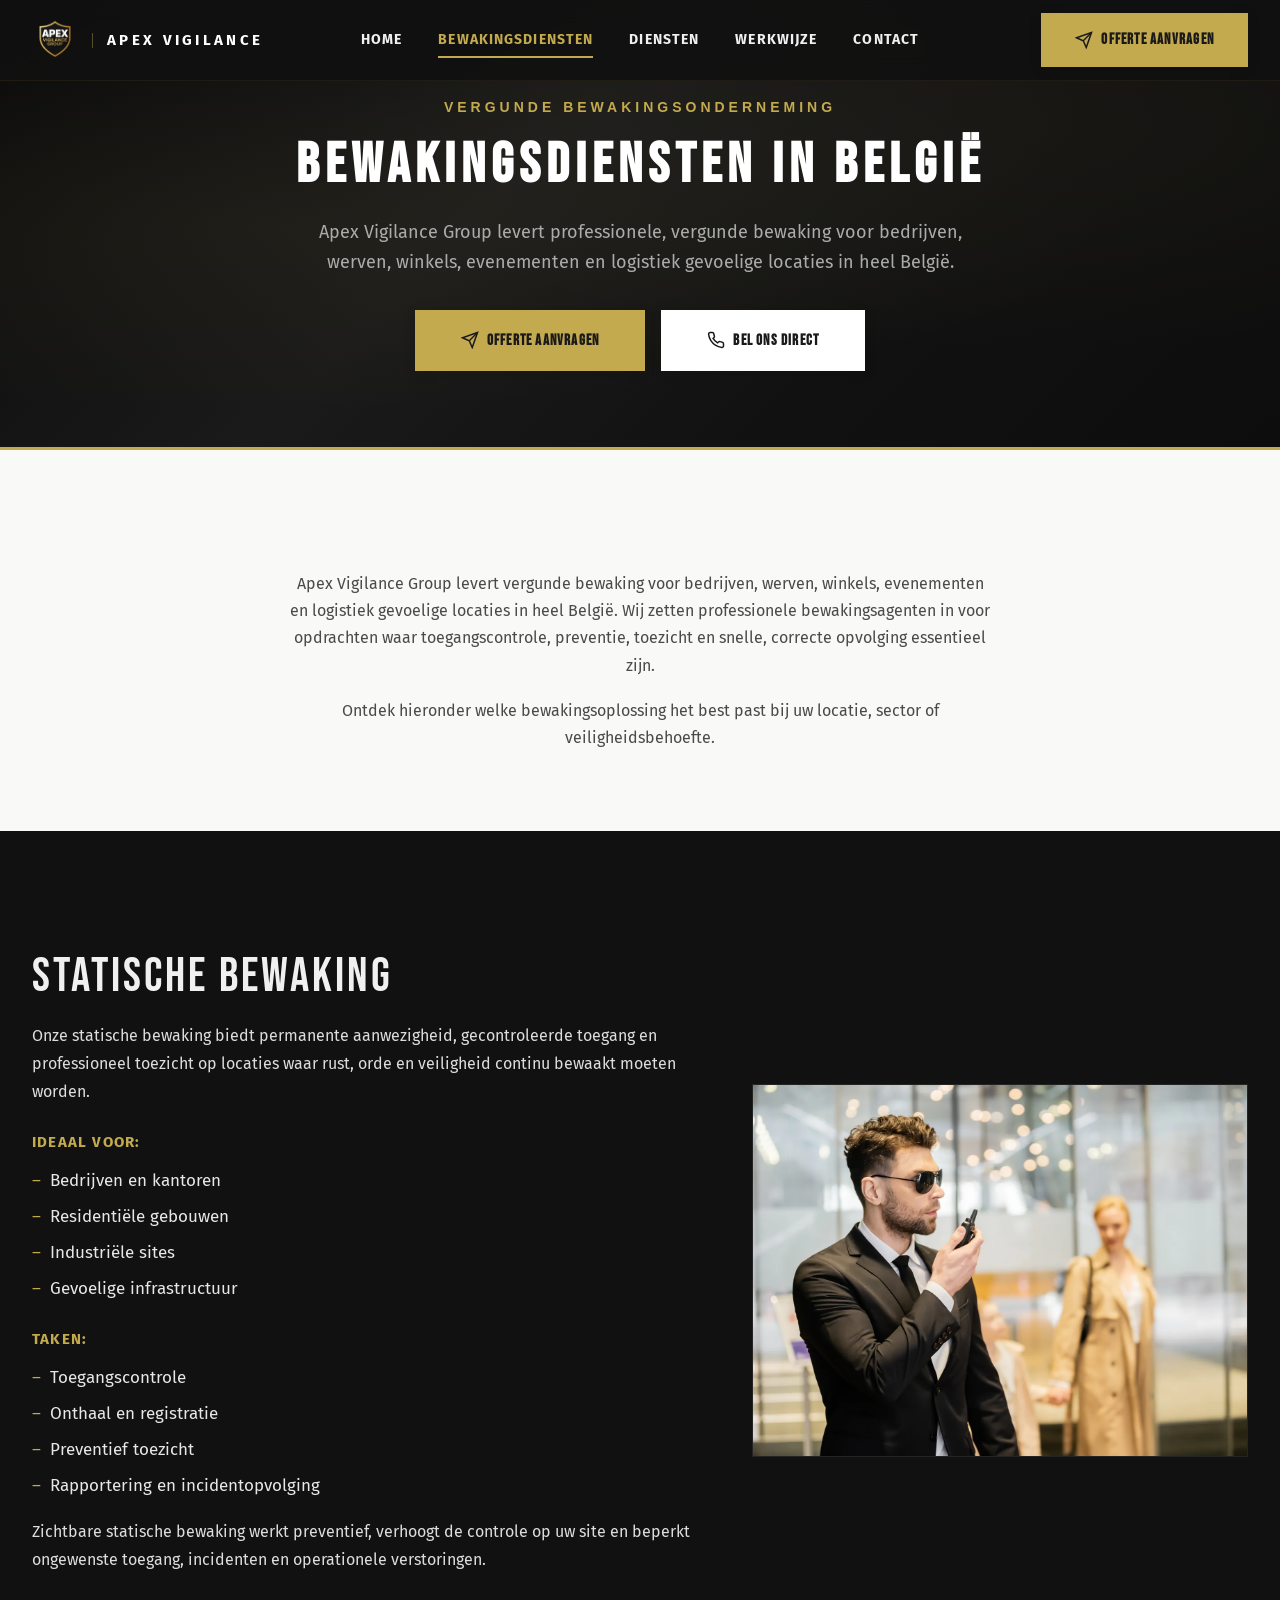
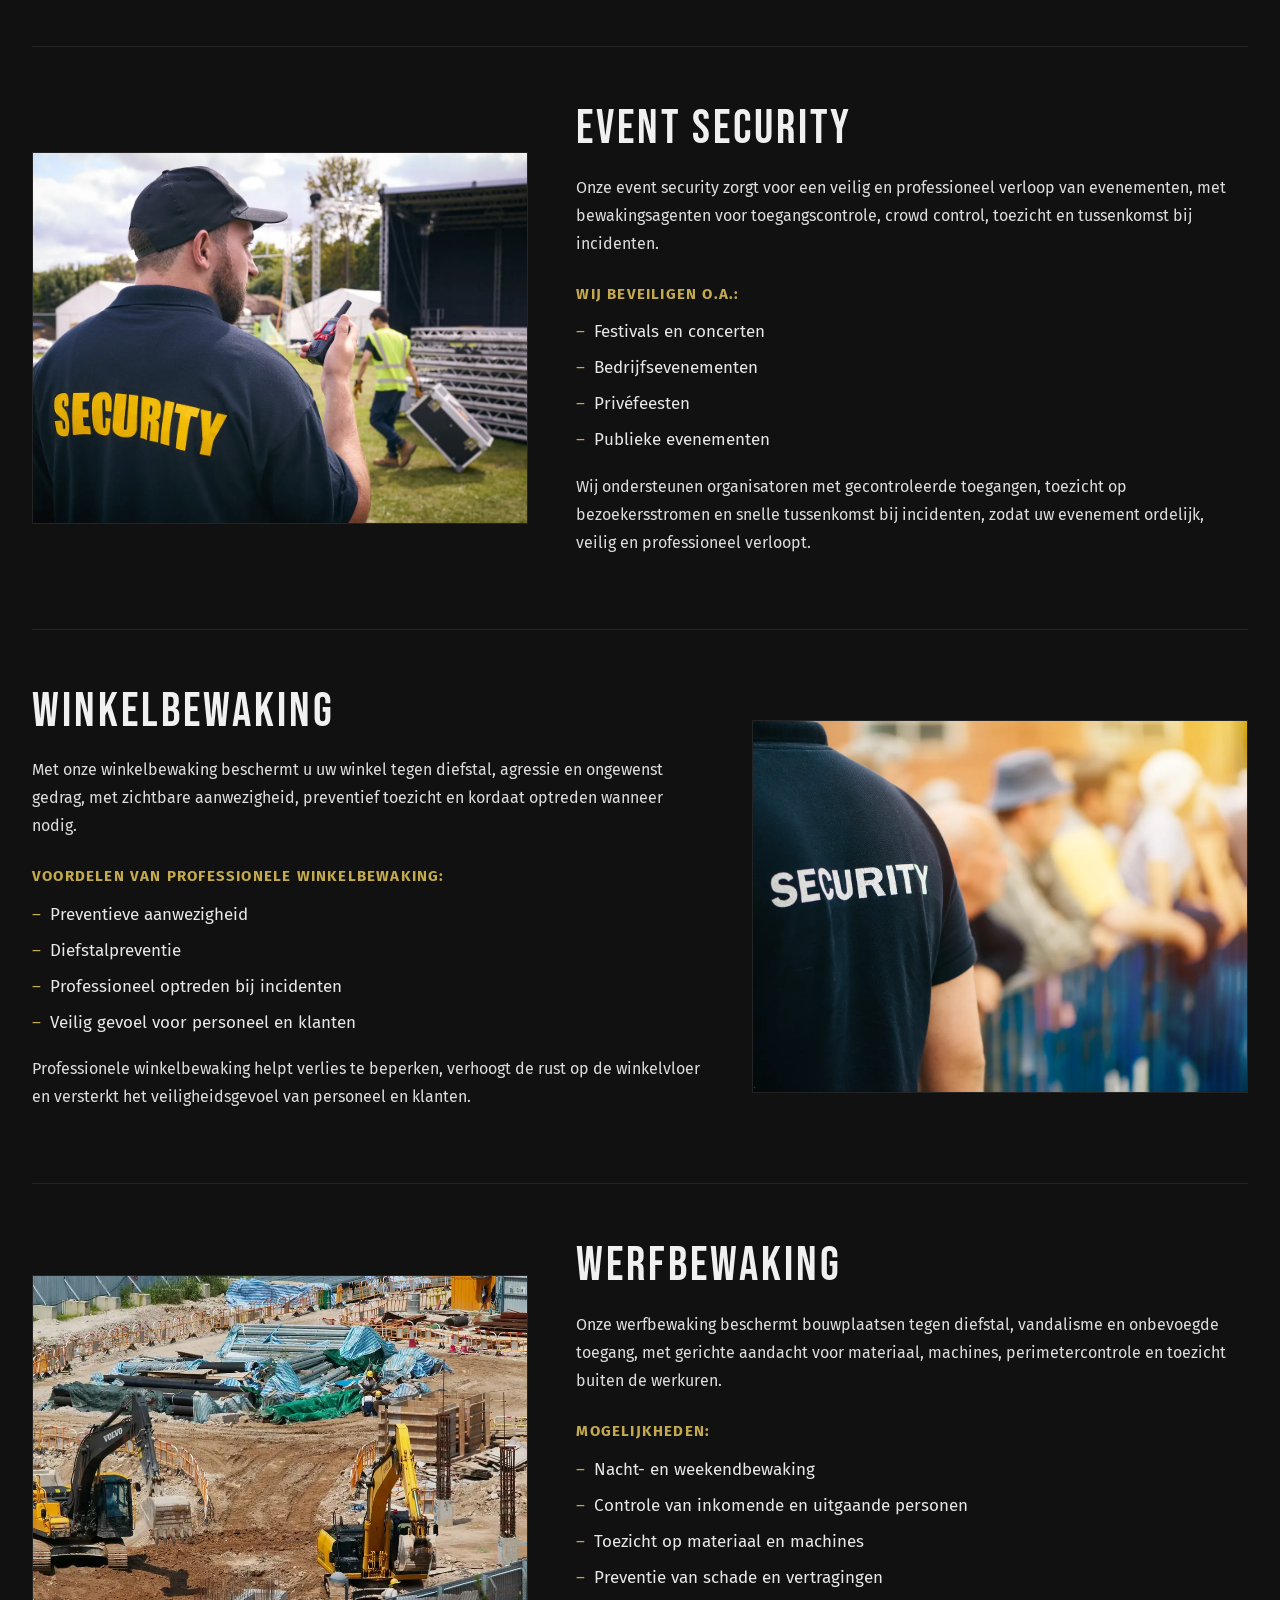
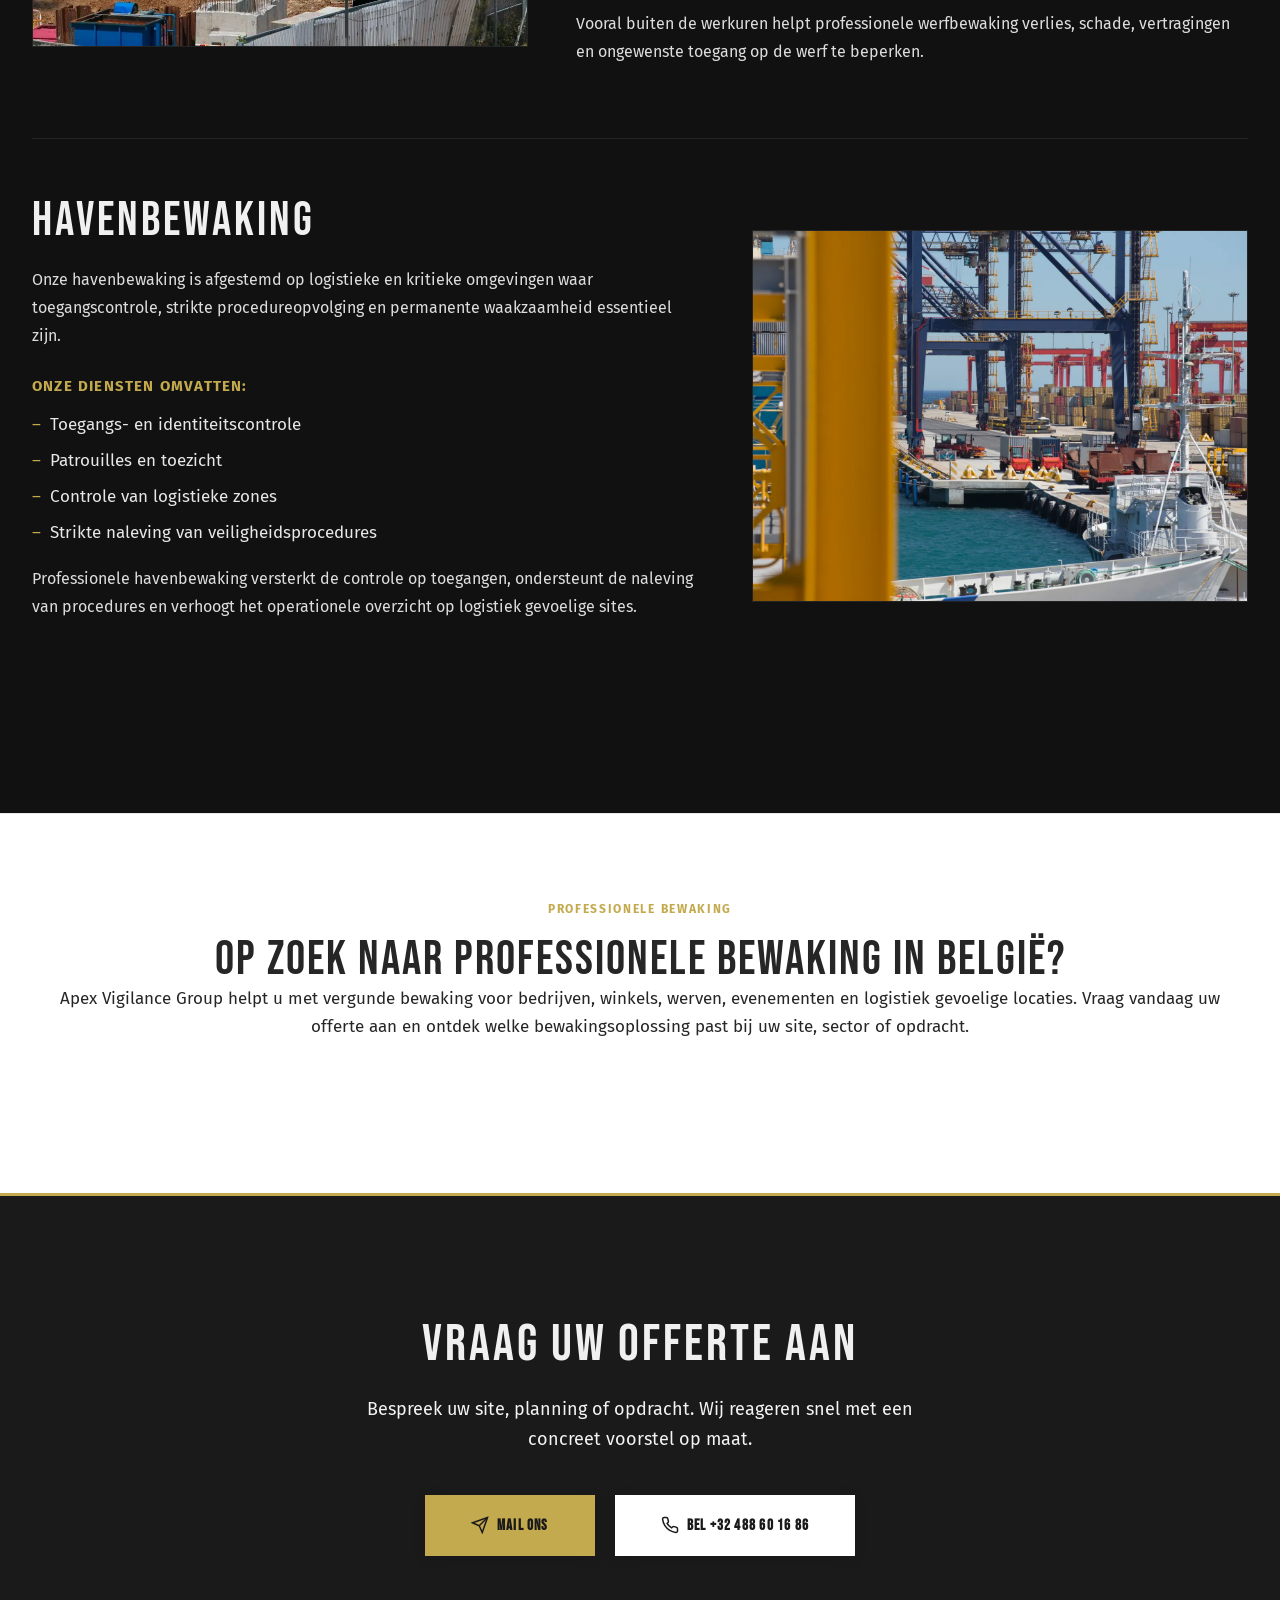
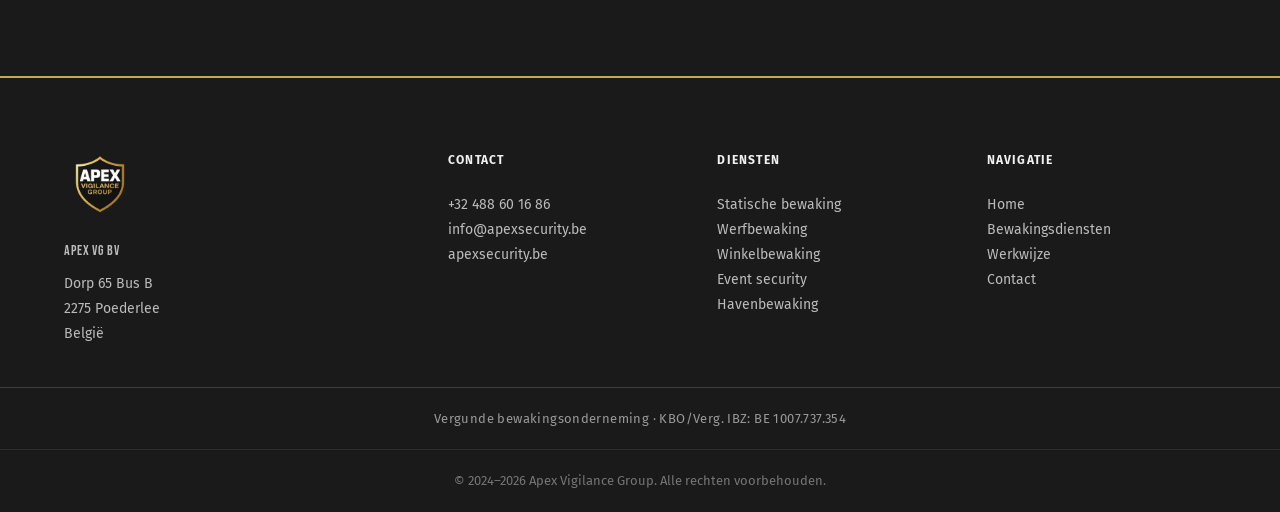
==== commit 0bc38398: "Diensten hero: eigen gradient hero zonder homepage-foto" ====
--- a/diensten/index.html
+++ b/diensten/index.html
@@ -20,7 +20,61 @@
   <link rel="icon" type="image/webp" href="../assets/img/logo-small.webp">
   <link href="https://fonts.googleapis.com/css2?family=Bebas+Neue&family=Fira+Sans:wght@300;400;500;600;700&display=swap" rel="stylesheet">
   <link rel="stylesheet" href="../assets/css/style.css?v=20260408u">
-  <style>.fade-in{opacity:1!important;transform:none!important;transition:none!important}</style>
+  <style>
+    .fade-in{opacity:1!important;transform:none!important;transition:none!important}
+    .diensten-hero {
+      position: relative;
+      min-height: 50vh;
+      display: flex;
+      align-items: center;
+      justify-content: center;
+      background: linear-gradient(135deg, #0a0a0a 0%, #1a1a1a 40%, #111 70%, #0d0d0d 100%);
+      border-bottom: 3px solid var(--gold);
+      overflow: hidden;
+    }
+    .diensten-hero::before {
+      content: '';
+      position: absolute;
+      inset: 0;
+      background:
+        radial-gradient(ellipse at 20% 50%, rgba(196,170,78,0.06) 0%, transparent 60%),
+        radial-gradient(ellipse at 80% 30%, rgba(196,170,78,0.04) 0%, transparent 50%);
+      pointer-events: none;
+    }
+    .diensten-hero .hero-inner { position: relative; z-index: 2; text-align: center; padding: 80px 24px 60px; max-width: 900px; }
+    .diensten-hero .hero-kicker {
+      font-family: var(--font-body);
+      font-size: 14px;
+      font-weight: 600;
+      letter-spacing: 4px;
+      text-transform: uppercase;
+      color: var(--gold);
+      margin-bottom: 16px;
+    }
+    .diensten-hero h1 {
+      font-family: var(--font-heading);
+      font-size: 56px;
+      letter-spacing: 6px;
+      color: #fff;
+      line-height: 1.1;
+      margin-bottom: 20px;
+    }
+    .diensten-hero .hero-sub {
+      font-family: var(--font-body);
+      font-size: 18px;
+      line-height: 1.7;
+      color: var(--text-muted);
+      max-width: 700px;
+      margin: 0 auto 32px;
+    }
+    .diensten-hero .hero-actions { display: flex; gap: 16px; justify-content: center; flex-wrap: wrap; }
+    @media(max-width:768px) {
+      .diensten-hero { min-height: 40vh; }
+      .diensten-hero h1 { font-size: 34px; letter-spacing: 3px; }
+      .diensten-hero .hero-sub { font-size: 16px; }
+      .diensten-hero .hero-inner { padding: 60px 16px 40px; }
+    }
+  </style>
   <noscript><style>.fade-in{opacity:1!important;transform:none!important}</style></noscript>
 </head>
 <body>
@@ -49,17 +103,14 @@
   </header>
 
   <main id="main-content">
-    <section class="hero">
-      <div class="hero-overlay"></div>
+    <section class="diensten-hero">
       <div class="hero-inner">
-        <div class="hero-content">
-          <img src="../assets/img/logo.webp" alt="Apex Vigilance Group" class="hero-logo" width="1024" height="1024">
-          <h1>BEWAKINGSDIENSTEN IN BELGIË</h1>
-          <p class="hero-sub">Apex Vigilance Group levert vergunde bewaking voor bedrijven, werven, winkels, evenementen en logistiek gevoelige locaties in heel België. U krijgt een professionele inzet, duidelijke opvolging en agenten die hun opdracht kennen.</p>
-          <div class="hero-actions">
-            <a href="#contact" class="btn btn-primary"><svg aria-hidden="true" viewBox="0 0 24 24" style="width:18px;height:18px;fill:none;stroke:currentColor;stroke-width:2"><line x1="22" y1="2" x2="11" y2="13"/><polygon points="22 2 15 22 11 13 2 9 22 2"/></svg>Offerte aanvragen</a>
-            <a href="tel:+32488601686" class="btn btn-white"><svg aria-hidden="true" viewBox="0 0 24 24" style="width:18px;height:18px;fill:none;stroke:currentColor;stroke-width:2"><path d="M22 16.92v3a2 2 0 0 1-2.18 2 19.79 19.79 0 0 1-8.63-3.07 19.5 19.5 0 0 1-6-6 19.79 19.79 0 0 1-3.07-8.67A2 2 0 0 1 4.11 2h3a2 2 0 0 1 2 1.72c.127.96.361 1.903.7 2.81a2 2 0 0 1-.45 2.11L8.09 9.91a16 16 0 0 0 6 6l1.27-1.27a2 2 0 0 1 2.11-.45c.907.339 1.85.573 2.81.7A2 2 0 0 1 22 16.92z"/></svg>Bel ons direct</a>
-          </div>
+        <p class="hero-kicker">Vergunde bewakingsonderneming</p>
+        <h1>BEWAKINGSDIENSTEN IN BELGIË</h1>
+        <p class="hero-sub">Apex Vigilance Group levert professionele, vergunde bewaking voor bedrijven, werven, winkels, evenementen en logistiek gevoelige locaties in heel België.</p>
+        <div class="hero-actions">
+          <a href="#contact" class="btn btn-primary"><svg aria-hidden="true" viewBox="0 0 24 24" style="width:18px;height:18px;fill:none;stroke:currentColor;stroke-width:2"><line x1="22" y1="2" x2="11" y2="13"/><polygon points="22 2 15 22 11 13 2 9 22 2"/></svg>Offerte aanvragen</a>
+          <a href="tel:+32488601686" class="btn btn-white"><svg aria-hidden="true" viewBox="0 0 24 24" style="width:18px;height:18px;fill:none;stroke:currentColor;stroke-width:2"><path d="M22 16.92v3a2 2 0 0 1-2.18 2 19.79 19.79 0 0 1-8.63-3.07 19.5 19.5 0 0 1-6-6 19.79 19.79 0 0 1-3.07-8.67A2 2 0 0 1 4.11 2h3a2 2 0 0 1 2 1.72c.127.96.361 1.903.7 2.81a2 2 0 0 1-.45 2.11L8.09 9.91a16 16 0 0 0 6 6l1.27-1.27a2 2 0 0 1 2.11-.45c.907.339 1.85.573 2.81.7A2 2 0 0 1 22 16.92z"/></svg>Bel ons direct</a>
         </div>
       </div>
     </section>
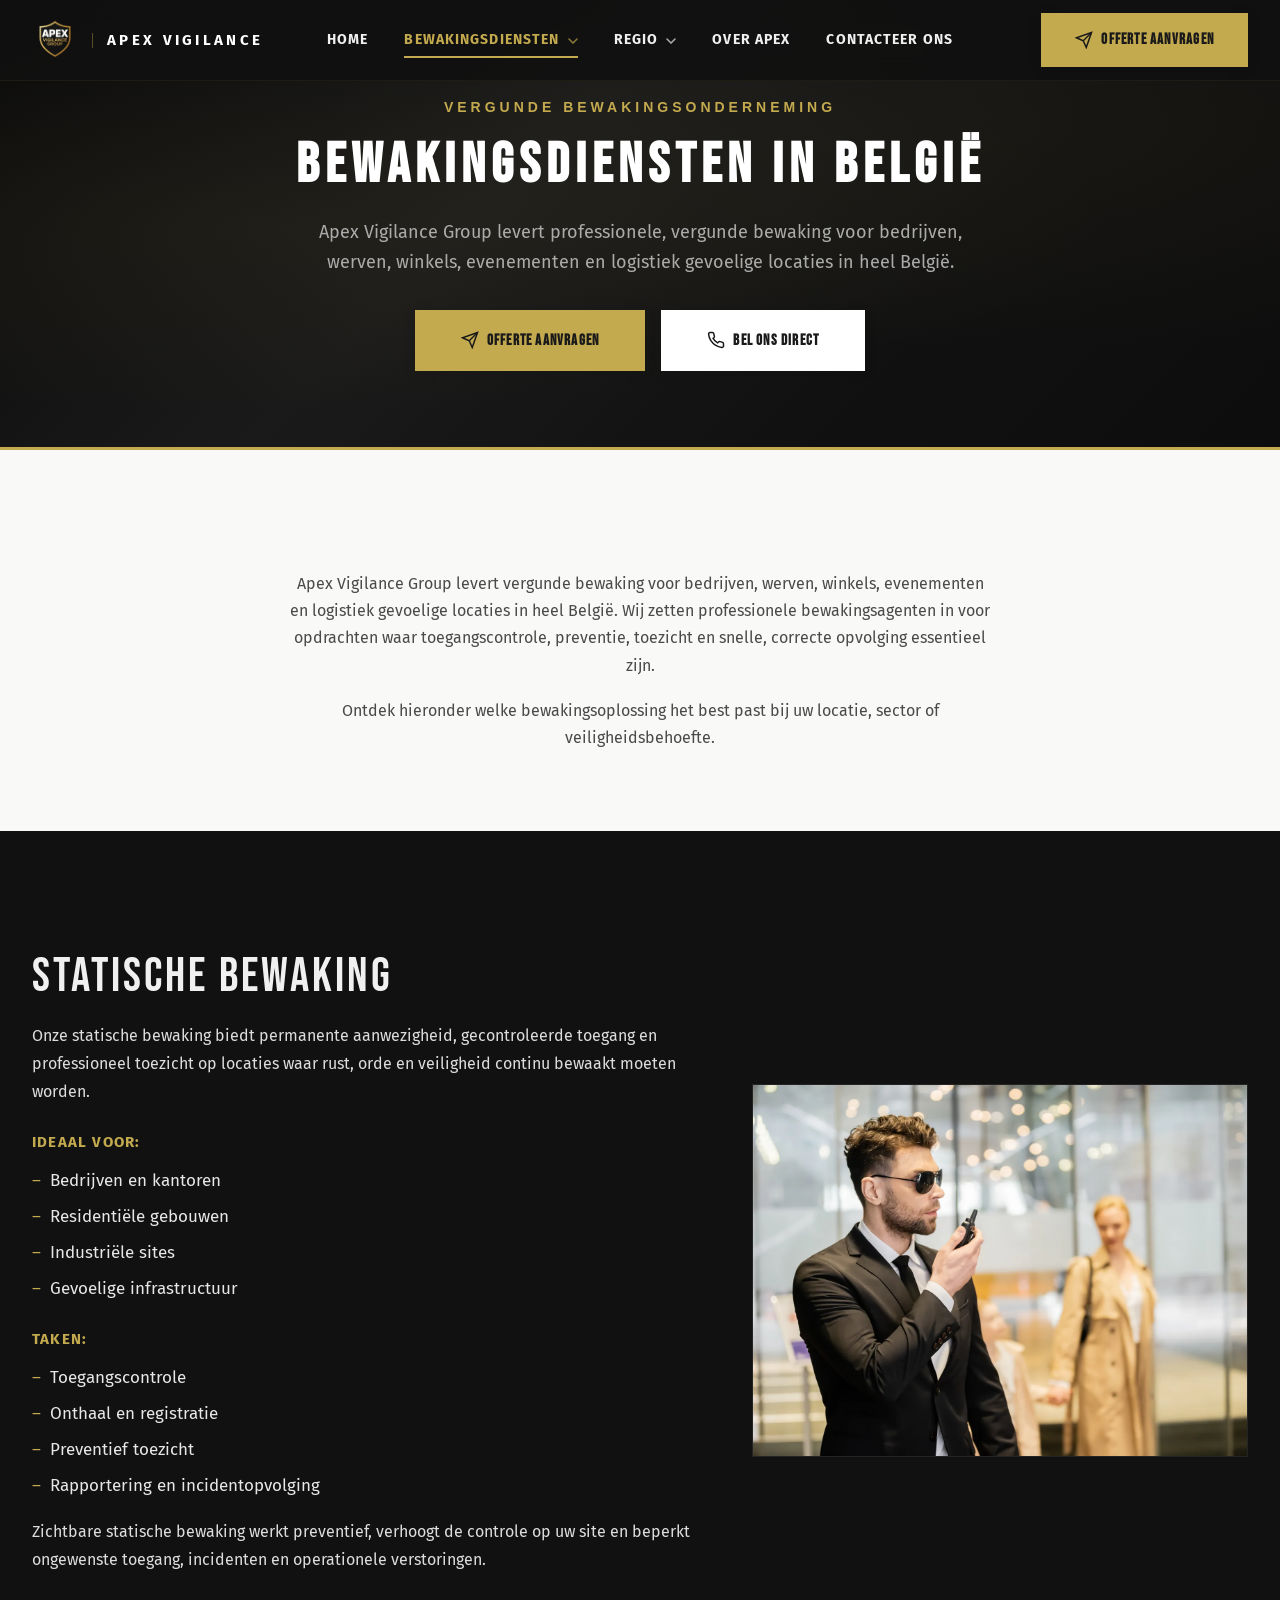
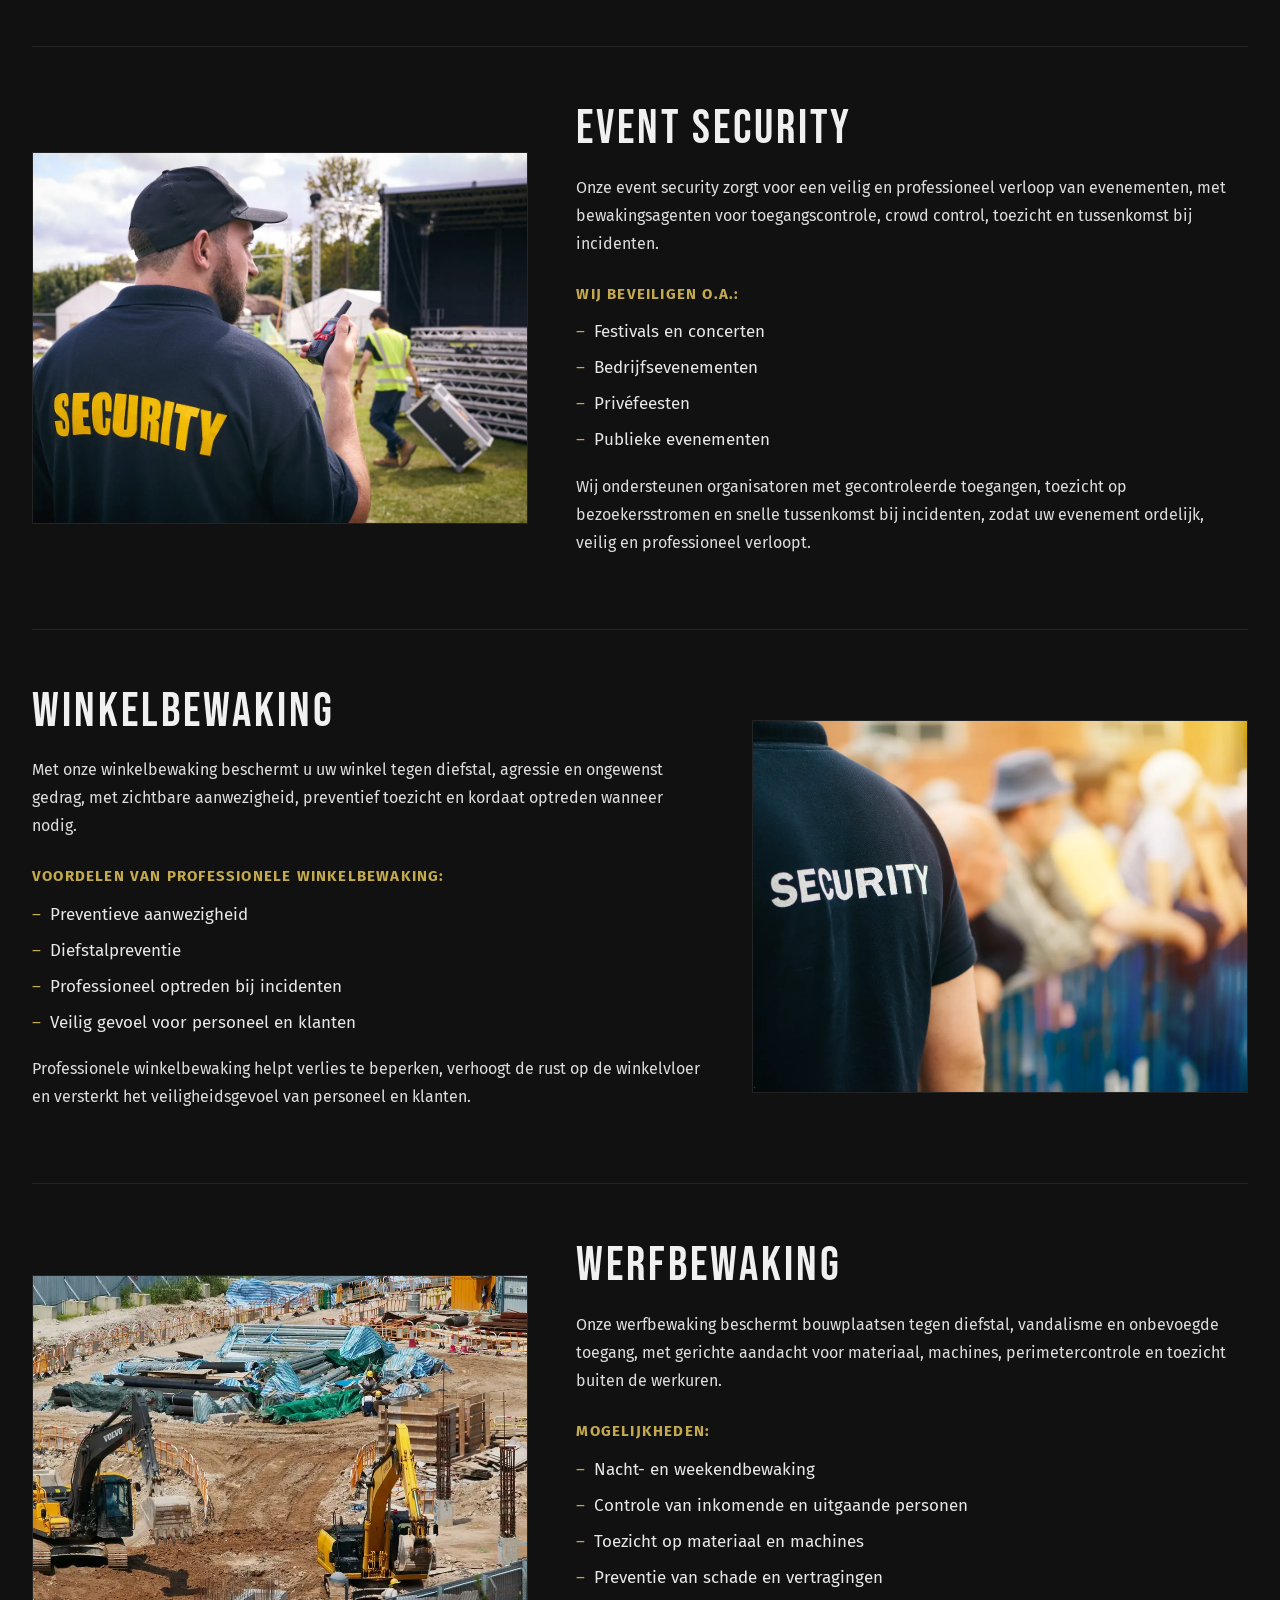
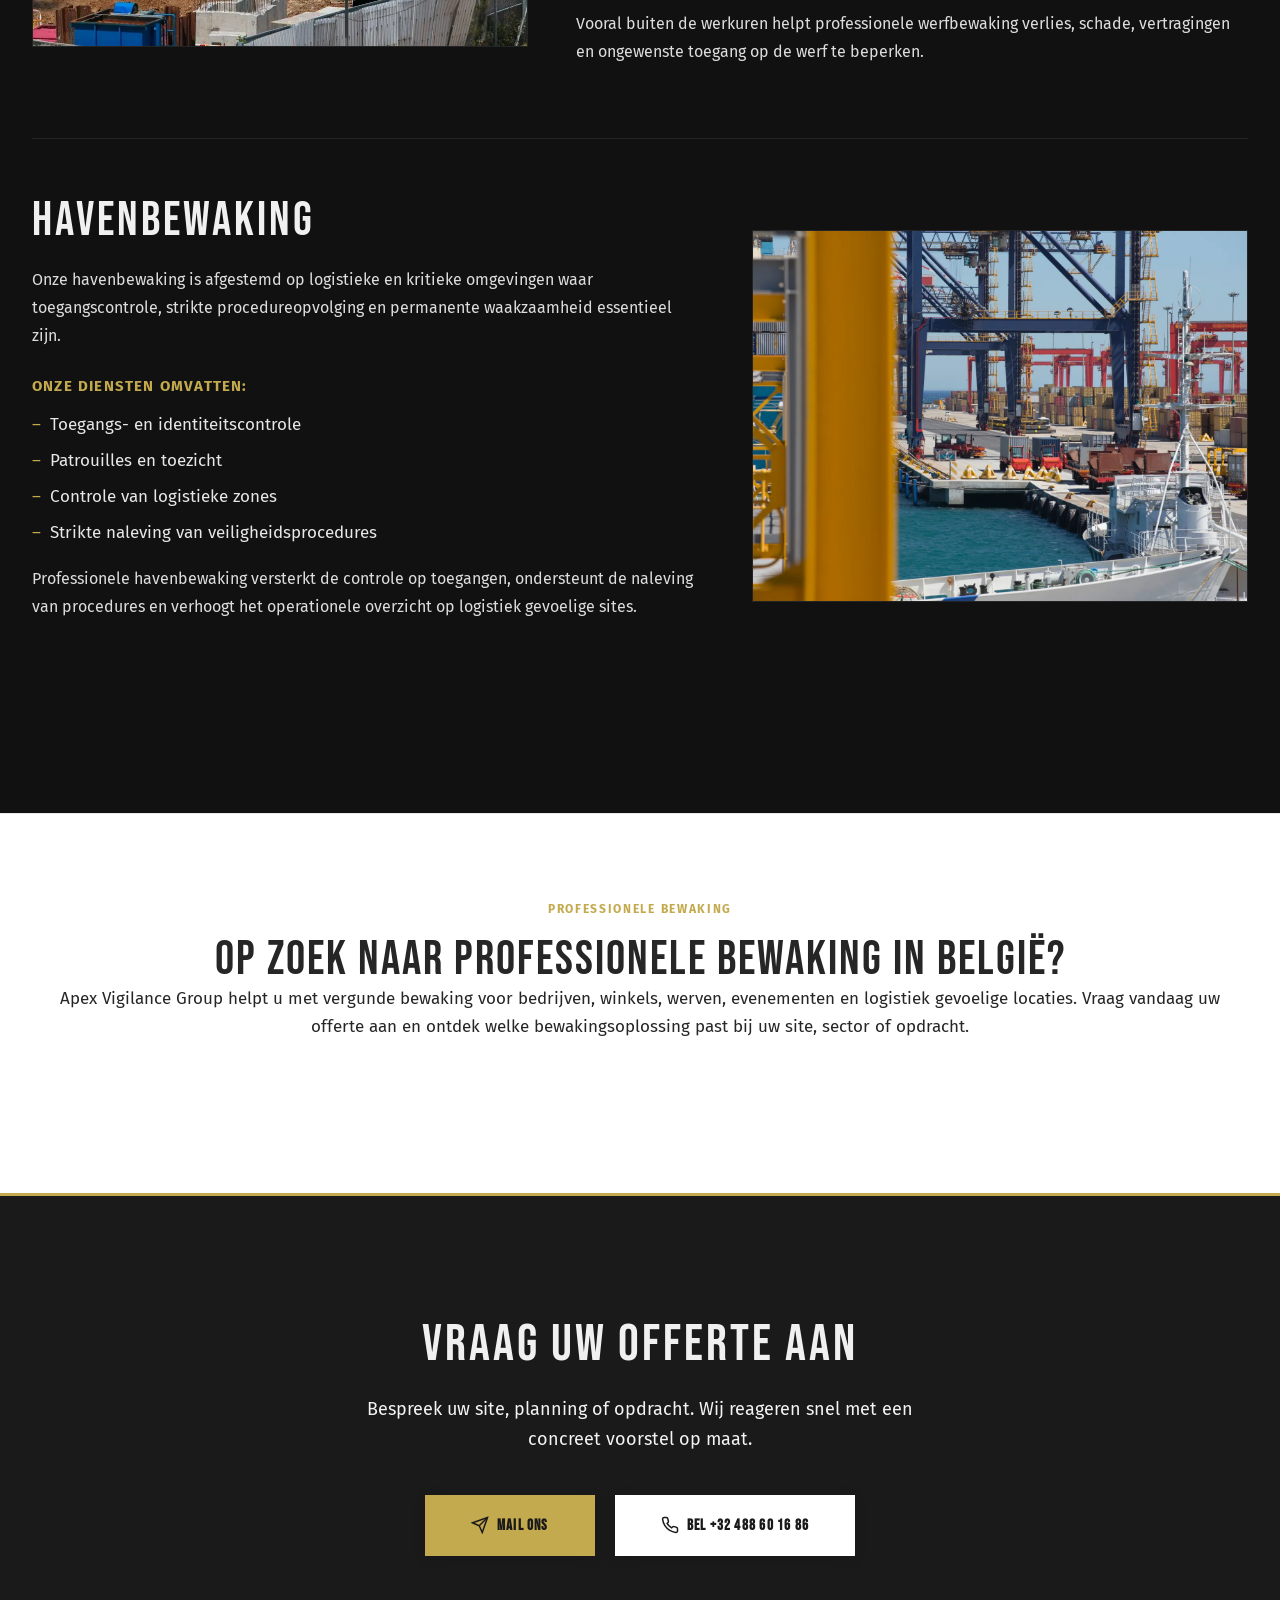
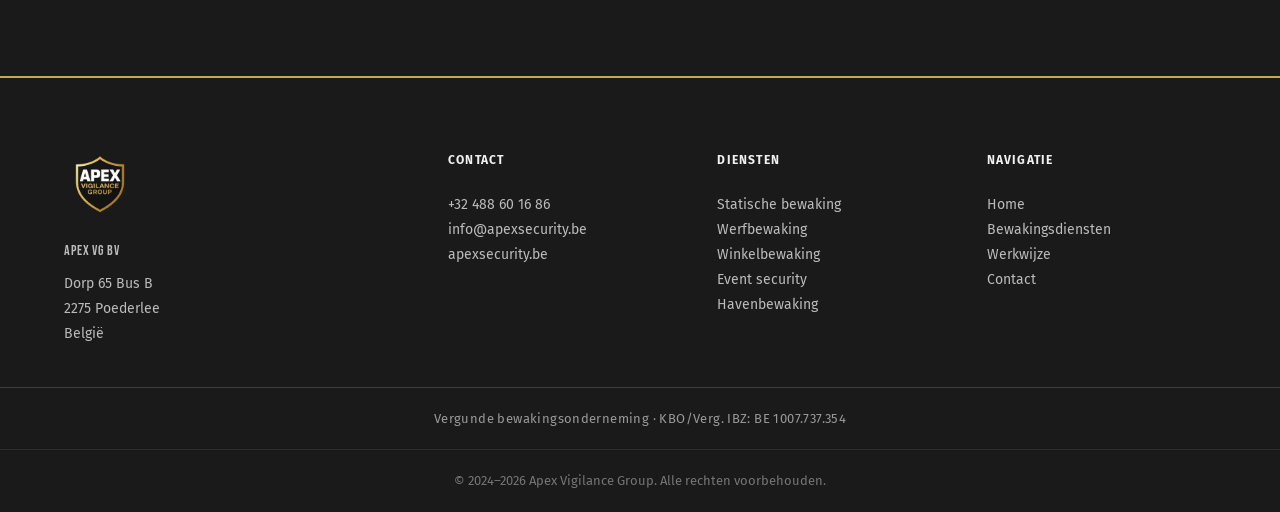
==== commit 47fcd3b8: "Diensten nav: volledige sitenavigatie met dropdown, identiek aan home" ====
--- a/diensten/index.html
+++ b/diensten/index.html
@@ -91,14 +91,40 @@
       </button>
       <nav class="main-nav" id="mainNav">
         <ul>
-          <li><a href="/Apex/">Home</a></li>
-          <li><a href="/Apex/diensten/" class="active">Bewakingsdiensten</a></li>
-          <li><a href="#diensten-overzicht">Diensten</a></li>
-          <li><a href="#werkwijze">Werkwijze</a></li>
-          <li><a href="#contact">Contact</a></li>
+          <li><a href="../">Home</a></li>
+          <li class="has-sub">
+            <a href="./" class="active">Bewakingsdiensten <svg class="nav-chevron" aria-hidden="true" viewBox="0 0 10 6" width="10" height="6"><path d="M1 1l4 4 4-4" stroke="currentColor" stroke-width="1.5" fill="none" stroke-linecap="round"/></svg></a>
+            <ul class="sub-menu">
+              <li><a href="statische-bewaking">Statische bewaking</a></li>
+              <li><a href="werfbewaking">Werfbewaking</a></li>
+              <li><a href="winkelbewaking">Winkelbewaking</a></li>
+              <li><a href="event-security">Event security</a></li>
+              <li><a href="havenbewaking">Havenbewaking</a></li>
+              <li><a href="industriele-bewaking">Industriële bewaking</a></li>
+              <li><a href="logistieke-bewaking">Logistieke bewaking</a></li>
+              <li><a href="receptie-en-toegangscontrole">Receptie en toegangscontrole</a></li>
+              <li><a href="tijdelijke-bewaking">Tijdelijke bewaking</a></li>
+            </ul>
+          </li>
+          <li class="has-sub">
+            <a href="../regio/">Regio <svg class="nav-chevron" aria-hidden="true" viewBox="0 0 10 6" width="10" height="6"><path d="M1 1l4 4 4-4" stroke="currentColor" stroke-width="1.5" fill="none" stroke-linecap="round"/></svg></a>
+            <ul class="sub-menu">
+              <li><a href="../regio/bewakingsfirma-antwerpen">Bewakingsfirma Antwerpen</a></li>
+              <li><a href="../regio/bewakingsfirma-brussel">Bewakingsfirma Brussel</a></li>
+              <li><a href="../regio/bewakingsfirma-gent">Bewakingsfirma Gent</a></li>
+              <li><a href="../regio/bewakingsfirma-limburg">Bewakingsfirma Limburg</a></li>
+              <li><a href="../regio/bewakingsfirma-vlaams-brabant">Bewakingsfirma Vlaams-Brabant</a></li>
+              <li><a href="../regio/bewakingsfirma-oost-vlaanderen">Bewakingsfirma Oost-Vlaanderen</a></li>
+              <li><a href="../regio/bewakingsfirma-west-vlaanderen">Bewakingsfirma West-Vlaanderen</a></li>
+              <li><a href="../regio/bewakingsfirma-luik">Bewakingsfirma Luik</a></li>
+              <li><a href="../regio/bewakingsfirma-charleroi">Bewakingsfirma Charleroi</a></li>
+            </ul>
+          </li>
+          <li><a href="../over-apex">Over Apex</a></li>
+          <li><a href="../contacteerons">Contacteer ons</a></li>
         </ul>
       </nav>
-      <a href="#contact" class="nav-cta"><svg aria-hidden="true" viewBox="0 0 24 24" style="width:18px;height:18px;fill:none;stroke:currentColor;stroke-width:2"><line x1="22" y1="2" x2="11" y2="13"/><polygon points="22 2 15 22 11 13 2 9 22 2"/></svg>Offerte aanvragen</a>
+      <a href="../contacteerons" class="nav-cta"><svg aria-hidden="true" viewBox="0 0 24 24" style="width:18px;height:18px;fill:none;stroke:currentColor;stroke-width:2"><line x1="22" y1="2" x2="11" y2="13"/><polygon points="22 2 15 22 11 13 2 9 22 2"/></svg>Offerte aanvragen</a>
     </div>
   </header>
 
